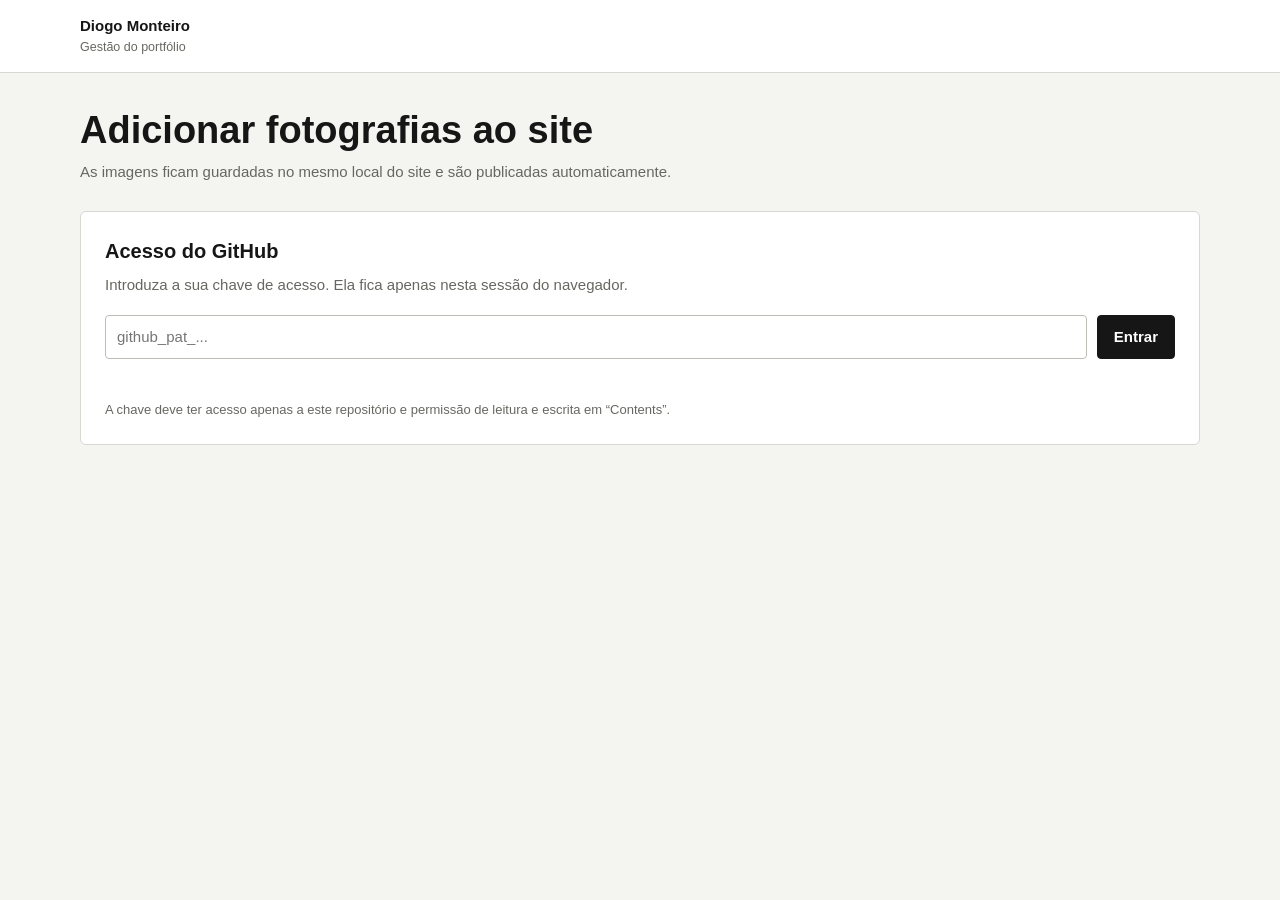
==== admin.html @ 374760c0 "Corrigir bloqueios da galeria, operacoes do admin e navegacao" ====
<!doctype html>
<html lang="pt-PT">
<head>
  <meta charset="utf-8">
  <meta name="viewport" content="width=device-width, initial-scale=1">
  <meta name="robots" content="noindex,nofollow,noarchive">
  <title>Gestão do portfólio | Diogo Monteiro</title>
  <style>
    :root {
      color-scheme: light;
      --bg: #f4f4f1;
      --surface: #ffffff;
      --text: #161616;
      --muted: #676762;
      --line: #d8d8d2;
      --accent: #125f45;
      --danger: #a52a2a;
      --radius: 6px;
    }
    * { box-sizing: border-box; }
    body {
      margin: 0;
      background: var(--bg);
      color: var(--text);
      font-family: Inter, Arial, sans-serif;
      font-size: 15px;
      line-height: 1.5;
    }
    button, input, select, textarea { font: inherit; }
    button { cursor: pointer; }
    .shell { width: min(1120px, calc(100% - 32px)); margin: 0 auto; }
    header { border-bottom: 1px solid var(--line); background: var(--surface); }
    .header-inner { min-height: 72px; display: flex; align-items: center; justify-content: space-between; gap: 20px; }
    .brand { font-weight: 700; }
    .brand small { display: block; color: var(--muted); font-weight: 400; }
    main { padding: 36px 0 64px; }
    h1, h2 { margin: 0; letter-spacing: 0; }
    h1 { font-size: clamp(26px, 4vw, 38px); line-height: 1.15; }
    h2 { font-size: 20px; }
    p { margin: 8px 0 0; color: var(--muted); }
    .intro { margin-bottom: 28px; }
    .panel { background: var(--surface); border: 1px solid var(--line); border-radius: var(--radius); padding: 24px; }
    .auth-row { display: grid; grid-template-columns: minmax(0, 1fr) auto; gap: 10px; margin-top: 18px; }
    .status { min-height: 24px; margin-top: 12px; color: var(--muted); }
    .status.success { color: var(--accent); }
    .status.error { color: var(--danger); }
    .hidden { display: none !important; }
    .workspace { display: grid; grid-template-columns: minmax(280px, 360px) minmax(0, 1fr); gap: 24px; align-items: start; }
    .section-head { display: flex; align-items: start; justify-content: space-between; gap: 16px; margin-bottom: 20px; }
    label { display: block; font-weight: 650; margin-bottom: 6px; }
    .field { margin-bottom: 16px; }
    input, select, textarea {
      width: 100%;
      color: var(--text);
      background: #fff;
      border: 1px solid #bdbdb7;
      border-radius: 4px;
      padding: 10px 11px;
      outline: none;
    }
    input:focus, select:focus, textarea:focus { border-color: var(--accent); box-shadow: 0 0 0 2px rgba(18, 95, 69, .12); }
    input[type="file"] { padding: 8px; }
    textarea { min-height: 84px; resize: vertical; }
    .help { font-size: 13px; color: var(--muted); margin-top: 5px; }
    .separator { display: flex; align-items: center; gap: 10px; margin: 16px 0; color: var(--muted); font-size: 12px; text-transform: uppercase; }
    .separator::before, .separator::after { content: ""; height: 1px; background: var(--line); flex: 1; }
    .btn {
      min-height: 42px;
      border: 1px solid var(--text);
      border-radius: 4px;
      background: var(--text);
      color: #fff;
      padding: 9px 16px;
      font-weight: 700;
    }
    .btn:hover { opacity: .86; }
    .btn:disabled { opacity: .48; cursor: wait; }
    .btn.secondary { background: transparent; color: var(--text); border-color: var(--line); }
    .btn.danger { background: transparent; color: var(--danger); border-color: #dfbaba; }
    .btn.small { min-height: 34px; padding: 6px 10px; font-size: 13px; }
    .photo-list { display: grid; gap: 12px; }
    .photo-item {
      display: grid;
      grid-template-columns: 112px minmax(0, 1fr) auto;
      gap: 14px;
      align-items: center;
      border-top: 1px solid var(--line);
      padding-top: 12px;
    }
    .photo-item:first-child { border-top: 0; padding-top: 0; }
    .photo-item img { width: 112px; height: 78px; object-fit: contain; background: #ecece8; border-radius: 3px; }
    .photo-title { font-weight: 700; overflow-wrap: anywhere; }
    .photo-meta { color: var(--muted); font-size: 13px; }
    .photo-actions { display: flex; gap: 6px; }
    .empty { padding: 26px 0; color: var(--muted); border-top: 1px solid var(--line); }
    a { color: var(--accent); }
    @media (max-width: 820px) {
      .workspace { grid-template-columns: 1fr; }
      .photo-item { grid-template-columns: 90px minmax(0, 1fr); }
      .photo-item img { width: 90px; height: 68px; }
      .photo-actions { grid-column: 1 / -1; }
    }
    @media (max-width: 520px) {
      .shell { width: min(100% - 20px, 1120px); }
      .panel { padding: 18px; }
      .auth-row { grid-template-columns: 1fr; }
      .header-inner { min-height: 64px; }
    }
  </style>
</head>
<body>
  <header>
    <div class="shell header-inner">
      <div class="brand">Diogo Monteiro <small>Gestão do portfólio</small></div>
      <button class="btn secondary small hidden" id="logout-btn" type="button">Terminar sessão</button>
    </div>
  </header>

  <main class="shell">
    <section class="intro">
      <h1>Adicionar fotografias ao site</h1>
      <p>As imagens ficam guardadas no mesmo local do site e são publicadas automaticamente.</p>
    </section>

    <section class="panel" id="auth-panel">
      <h2>Acesso do GitHub</h2>
      <p>Introduza a sua chave de acesso. Ela fica apenas nesta sessão do navegador.</p>
      <div class="auth-row">
        <input id="token" type="password" autocomplete="off" spellcheck="false" aria-label="Chave de acesso do GitHub" placeholder="github_pat_...">
        <button class="btn" id="login-btn" type="button">Entrar</button>
      </div>
      <div class="status" id="auth-status" role="status"></div>
      <p class="help">A chave deve ter acesso apenas a este repositório e permissão de leitura e escrita em “Contents”.</p>
    </section>

    <div class="workspace hidden" id="workspace">
      <section class="panel">
        <div class="section-head">
          <div><h2>Nova fotografia</h2><p>O ficheiro será reduzido para carregamento rápido.</p></div>
        </div>
        <form id="photo-form">
          <div class="field">
            <label for="photo-file">Ficheiro</label>
            <input id="photo-file" type="file" accept="image/jpeg,image/png,image/webp">
          </div>
          <div class="separator">ou</div>
          <div class="field">
            <label for="photo-url">Ligação de uma imagem</label>
            <input id="photo-url" type="url" inputmode="url" placeholder="https://...">
          </div>
          <div class="field">
            <label for="category">Modalidade</label>
            <select id="category" required>
              <option value="futebol">Futebol</option>
              <option value="futsal">Futsal</option>
              <option value="volei">Voleibol</option>
              <option value="basquetebol">Basquetebol</option>
              <option value="hoquei">Hóquei em patins</option>
              <option value="motorsport">Karting e automobilismo</option>
              <option value="atletismo">Atletismo</option>
              <option value="outros">Outra modalidade</option>
            </select>
          </div>
          <button class="btn" id="publish-btn" type="submit">Publicar fotografia</button>
          <div class="status" id="publish-status" role="status"></div>
        </form>
      </section>

      <section class="panel">
        <div class="section-head">
          <div><h2>Fotografias adicionadas</h2><p id="photo-count">0 fotografias</p></div>
          <button class="btn secondary small" id="refresh-btn" type="button">Atualizar</button>
        </div>
        <div class="photo-list" id="photo-list"></div>
      </section>
    </div>
  </main>

  <script>
    const OWNER = 'diogojmr';
    const REPO = 'diogo-monteiro-photos';
    const BRANCH = 'main';
    const DATA_PATH = 'portfolio.json';
    const API_ROOT = `https://api.github.com/repos/${OWNER}/${REPO}/contents/`;
    const labels = {
      futebol: 'Futebol',
      futsal: 'Futsal',
      volei: 'Voleibol',
      basquetebol: 'Basquetebol',
      hoquei: 'Hóquei em Patins',
      motorsport: 'Karts',
      atletismo: 'Atletismo',
      outros: 'Outras modalidades'
    };

    let token = sessionStorage.getItem('portfolio_github_token') || '';
    let dataSha = '';
    let busy = false;
    let portfolio = { version: 1, photos: [] };

    const authPanel = document.getElementById('auth-panel');
    const workspace = document.getElementById('workspace');
    const authStatus = document.getElementById('auth-status');
    const publishStatus = document.getElementById('publish-status');
    const loginButton = document.getElementById('login-btn');
    const logoutButton = document.getElementById('logout-btn');
    const tokenInput = document.getElementById('token');

    function setStatus(element, message, type = '') {
      element.textContent = message;
      element.className = `status ${type}`.trim();
    }

    function setBusy(value) {
      busy = value;
      ['publish-btn', 'refresh-btn', 'logout-btn', 'login-btn'].forEach(id => {
        document.getElementById(id).disabled = value;
      });
      document.querySelectorAll('.photo-actions button').forEach(button => { button.disabled = value; });
    }

    function encodeUtf8(value) {
      const bytes = new TextEncoder().encode(value);
      let binary = '';
      bytes.forEach(byte => { binary += String.fromCharCode(byte); });
      return btoa(binary);
    }

    function decodeUtf8(value) {
      const binary = atob(value.replace(/\n/g, ''));
      const bytes = Uint8Array.from(binary, char => char.charCodeAt(0));
      return new TextDecoder().decode(bytes);
    }

    async function github(path, options = {}) {
      const response = await fetch(`${API_ROOT}${path}`, {
        ...options,
        headers: {
          Accept: 'application/vnd.github+json',
          Authorization: `Bearer ${token}`,
          'X-GitHub-Api-Version': '2022-11-28',
          ...(options.body ? { 'Content-Type': 'application/json' } : {}),
          ...(options.headers || {})
        }
      });
      if (!response.ok) {
        let reason = `Erro ${response.status}`;
        try { reason = (await response.json()).message || reason; } catch (error) {}
        throw new Error(reason);
      }
      return response.status === 204 ? null : response.json();
    }

    async function loadPortfolio() {
      const file = await github(`${DATA_PATH}?ref=${BRANCH}&t=${Date.now()}`);
      const loaded = JSON.parse(decodeUtf8(file.content));
      if (!loaded || !Array.isArray(loaded.photos)) throw new Error('O catálogo não é válido. Atualize a página antes de publicar.');
      dataSha = file.sha;
      portfolio = loaded;
      if (!Array.isArray(portfolio.galleryOrder)) {
        portfolio.galleryOrder = portfolio.photos.map(photo => photo.src || photo.url);
      }
      renderList();
    }

    async function savePortfolio(message) {
      const uploadedSources = portfolio.photos.map(photo => photo.src || photo.url);
      const uploadedSet = new Set(uploadedSources);
      let nextPhoto = 0;
      portfolio.galleryOrder = portfolio.galleryOrder.map(src =>
        uploadedSet.has(src) ? uploadedSources[nextPhoto++] : src);
      portfolio.galleryOrder.push(...uploadedSources.slice(nextPhoto));
      const result = await github(DATA_PATH, {
        method: 'PUT',
        body: JSON.stringify({
          message,
          content: encodeUtf8(`${JSON.stringify(portfolio, null, 2)}\n`),
          sha: dataSha,
          branch: BRANCH
        })
      });
      dataSha = result.content.sha;
    }

    function fileToBase64(blob) {
      return new Promise((resolve, reject) => {
        const reader = new FileReader();
        reader.onload = () => resolve(String(reader.result).split(',')[1]);
        reader.onerror = reject;
        reader.readAsDataURL(blob);
      });
    }

    function canvasToBlob(canvas) {
      return new Promise((resolve, reject) => {
        canvas.toBlob(blob => blob ? resolve(blob) : reject(new Error('Não foi possível preparar a imagem.')), 'image/jpeg', 0.84);
      });
    }

    async function optimizeImage(file) {
      const bitmap = await createImageBitmap(file, { imageOrientation: 'from-image' });
      const maxSide = 1800;
      const scale = Math.min(1, maxSide / Math.max(bitmap.width, bitmap.height));
      const canvas = document.createElement('canvas');
      canvas.width = Math.round(bitmap.width * scale);
      canvas.height = Math.round(bitmap.height * scale);
      const context = canvas.getContext('2d', { alpha: false });
      context.fillStyle = '#ffffff';
      context.fillRect(0, 0, canvas.width, canvas.height);
      context.drawImage(bitmap, 0, 0, canvas.width, canvas.height);
      bitmap.close();
      return canvasToBlob(canvas);
    }

    function slugify(value) {
      return value.toLowerCase().normalize('NFD').replace(/[\u0300-\u036f]/g, '').replace(/[^a-z0-9]+/g, '-').replace(/^-|-$/g, '').slice(0, 48) || 'fotografia';
    }

    function automaticDescription(category) {
      const descriptions = {
        futebol: 'Fotografia de futebol por Diogo Monteiro',
        futsal: 'Fotografia de futsal por Diogo Monteiro',
        volei: 'Fotografia de voleibol por Diogo Monteiro',
        basquetebol: 'Fotografia de basquetebol por Diogo Monteiro',
        hoquei: 'Fotografia de hóquei em patins por Diogo Monteiro',
        motorsport: 'Fotografia de karting e automobilismo por Diogo Monteiro',
        atletismo: 'Fotografia de atletismo por Diogo Monteiro',
        outros: 'Fotografia de desporto por Diogo Monteiro'
      };
      return descriptions[category] || 'Fotografia de desporto por Diogo Monteiro';
    }

    async function uploadImage(file, category, description) {
      setStatus(publishStatus, 'A preparar a fotografia...');
      const optimized = await optimizeImage(file);
      const filename = `${Date.now()}-${slugify(category)}-${slugify(description)}.jpg`;
      const path = `media/portfolio/${filename}`;
      setStatus(publishStatus, 'A enviar a fotografia...');
      await github(path, {
        method: 'PUT',
        body: JSON.stringify({
          message: `Adicionar fotografia de ${labels[category] || 'desporto'}`,
          content: await fileToBase64(optimized),
          branch: BRANCH
        })
      });
      return path;
    }

    function escapeHtml(value) {
      return String(value).replace(/[&<>'"]/g, char => ({ '&': '&amp;', '<': '&lt;', '>': '&gt;', "'": '&#39;', '"': '&quot;' }[char]));
    }

    function renderList() {
      const list = document.getElementById('photo-list');
      const count = portfolio.photos.length;
      document.getElementById('photo-count').textContent = `${count} ${count === 1 ? 'fotografia' : 'fotografias'}`;
      if (!count) {
        list.innerHTML = '<div class="empty">Ainda não foram adicionadas fotografias através deste painel.</div>';
        return;
      }
      list.innerHTML = portfolio.photos.map((photo, index) => `
        <article class="photo-item">
          <img src="${escapeHtml(photo.src || photo.url)}" alt="" loading="lazy">
          <div>
            <div class="photo-title">${escapeHtml(photo.label || labels[photo.category] || 'Desporto')}</div>
          </div>
          <div class="photo-actions">
            <button class="btn secondary small" type="button" data-action="up" data-index="${index}" aria-label="Mover para cima" ${index === 0 ? 'disabled' : ''}>↑</button>
            <button class="btn secondary small" type="button" data-action="down" data-index="${index}" aria-label="Mover para baixo" ${index === count - 1 ? 'disabled' : ''}>↓</button>
            <button class="btn danger small" type="button" data-action="delete" data-index="${index}">Eliminar</button>
          </div>
        </article>
      `).join('');
    }

    async function signIn() {
      if (busy) return;
      token = tokenInput.value.trim() || token;
      if (!token) return setStatus(authStatus, 'Introduza a chave de acesso.', 'error');
      setBusy(true);
      setStatus(authStatus, 'A verificar o acesso...');
      try {
        await loadPortfolio();
        sessionStorage.setItem('portfolio_github_token', token);
        authPanel.classList.add('hidden');
        workspace.classList.remove('hidden');
        logoutButton.classList.remove('hidden');
      } catch (error) {
        sessionStorage.removeItem('portfolio_github_token');
        token = '';
        setStatus(authStatus, `Não foi possível entrar: ${error.message}`, 'error');
      } finally {
        setBusy(false);
        renderList();
      }
    }

    document.getElementById('photo-form').addEventListener('submit', async event => {
      event.preventDefault();
      if (busy) return;
      const button = document.getElementById('publish-btn');
      const file = document.getElementById('photo-file').files[0];
      let url = document.getElementById('photo-url').value.trim();
      const category = document.getElementById('category').value;
      const alt = automaticDescription(category);
      if (!file && !url) return setStatus(publishStatus, 'Escolha um ficheiro ou indique uma ligação.', 'error');
      if (!file) {
        try {
          const parsed = new URL(url);
          if (parsed.protocol !== 'https:') throw new Error();
          url = parsed.href;
        } catch {
          return setStatus(publishStatus, 'Indique uma ligação de imagem válida, começada por https://.', 'error');
        }
        if (portfolio.galleryOrder.includes(url) || portfolio.photos.some(photo => (photo.src || photo.url) === url)) {
          return setStatus(publishStatus, 'Esta fotografia já está na galeria.', 'error');
        }
      }
      setBusy(true);
      try {
        const src = file ? await uploadImage(file, category, alt) : url;
        const position = Math.floor(Math.random() * (portfolio.galleryOrder.length + 1));
        const uploadedSources = new Set(portfolio.photos.map(photo => photo.src || photo.url));
        const photoPosition = portfolio.galleryOrder.slice(0, position).filter(source => uploadedSources.has(source)).length;
        portfolio.galleryOrder.splice(position, 0, src);
        portfolio.photos.splice(photoPosition, 0, { src, category, label: labels[category], alt });
        setStatus(publishStatus, 'A atualizar o site...');
        await savePortfolio(`Atualizar portfólio: ${alt.slice(0, 60)}`);
        event.target.reset();
        renderList();
        setStatus(publishStatus, 'Fotografia publicada. Pode demorar cerca de um minuto a aparecer no site.', 'success');
      } catch (error) {
        setStatus(publishStatus, `Não foi possível publicar: ${error.message}`, 'error');
        try { await loadPortfolio(); } catch (refreshError) {}
      } finally {
        setBusy(false);
        renderList();
      }
    });

    document.getElementById('photo-list').addEventListener('click', async event => {
      const button = event.target.closest('button[data-action]');
      if (!button || busy) return;
      const index = Number(button.dataset.index);
      const action = button.dataset.action;
      if (action === 'delete' && !confirm('Eliminar esta fotografia da galeria?')) return;
      setBusy(true);
      const previous = JSON.stringify(portfolio);
      try {
        if (action === 'delete') {
          const [removed] = portfolio.photos.splice(index, 1);
          portfolio.galleryOrder = portfolio.galleryOrder.filter(src => src !== (removed.src || removed.url));
        }
        if (action === 'up' && index > 0) [portfolio.photos[index - 1], portfolio.photos[index]] = [portfolio.photos[index], portfolio.photos[index - 1]];
        if (action === 'down' && index < portfolio.photos.length - 1) [portfolio.photos[index + 1], portfolio.photos[index]] = [portfolio.photos[index], portfolio.photos[index + 1]];
        await savePortfolio(action === 'delete' ? 'Remover fotografia do portfólio' : 'Reordenar portfólio');
        renderList();
      } catch (error) {
        portfolio = JSON.parse(previous);
        renderList();
        alert(`Não foi possível atualizar: ${error.message}`);
      } finally {
        setBusy(false);
        renderList();
      }
    });

    loginButton.addEventListener('click', signIn);
    tokenInput.addEventListener('keydown', event => { if (event.key === 'Enter') signIn(); });
    document.getElementById('refresh-btn').addEventListener('click', async () => {
      if (busy) return;
      setBusy(true);
      try {
        await loadPortfolio();
        setStatus(publishStatus, 'Galeria atualizada.', 'success');
      } catch (error) {
        setStatus(publishStatus, `Não foi possível atualizar: ${error.message}`, 'error');
      } finally {
        setBusy(false);
        renderList();
      }
    });
    logoutButton.addEventListener('click', () => {
      sessionStorage.removeItem('portfolio_github_token');
      location.reload();
    });

    if (token) signIn();
  </script>
</body>
</html>
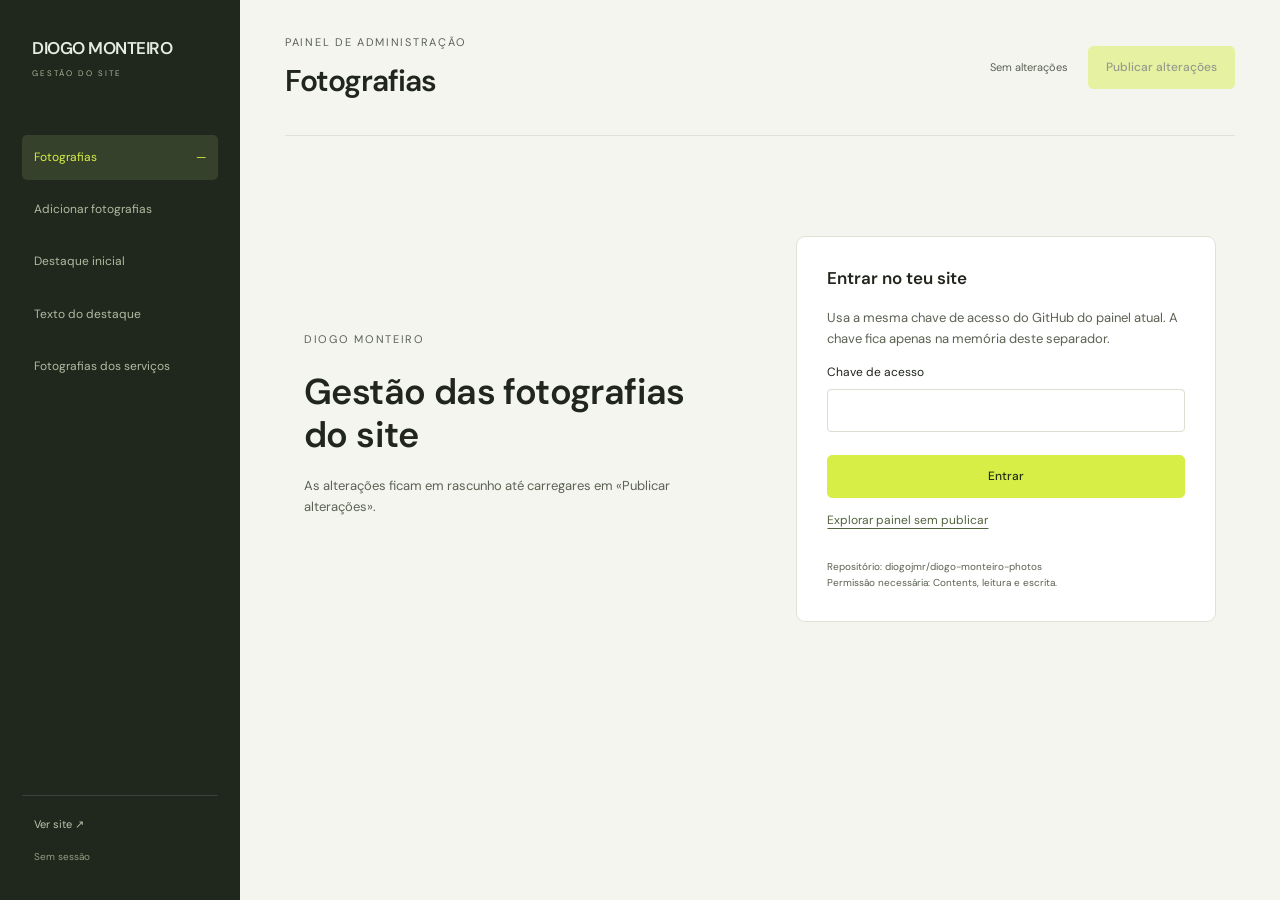
==== commit c2da2ce9: "Revisão do site: design, fotografias locais, painel, SEO, textos e segurança Co-Authored-By: Claude " ====
--- a/admin.html
+++ b/admin.html
@@ -1,492 +1,17 @@
-<!doctype html>
-<html lang="pt-PT">
-<head>
-  <meta charset="utf-8">
-  <meta name="viewport" content="width=device-width, initial-scale=1">
-  <meta name="robots" content="noindex,nofollow,noarchive">
-  <title>Gestão do portfólio | Diogo Monteiro</title>
-  <style>
-    :root {
-      color-scheme: light;
-      --bg: #f4f4f1;
-      --surface: #ffffff;
-      --text: #161616;
-      --muted: #676762;
-      --line: #d8d8d2;
-      --accent: #125f45;
-      --danger: #a52a2a;
-      --radius: 6px;
-    }
-    * { box-sizing: border-box; }
-    body {
-      margin: 0;
-      background: var(--bg);
-      color: var(--text);
-      font-family: Inter, Arial, sans-serif;
-      font-size: 15px;
-      line-height: 1.5;
-    }
-    button, input, select, textarea { font: inherit; }
-    button { cursor: pointer; }
-    .shell { width: min(1120px, calc(100% - 32px)); margin: 0 auto; }
-    header { border-bottom: 1px solid var(--line); background: var(--surface); }
-    .header-inner { min-height: 72px; display: flex; align-items: center; justify-content: space-between; gap: 20px; }
-    .brand { font-weight: 700; }
-    .brand small { display: block; color: var(--muted); font-weight: 400; }
-    main { padding: 36px 0 64px; }
-    h1, h2 { margin: 0; letter-spacing: 0; }
-    h1 { font-size: clamp(26px, 4vw, 38px); line-height: 1.15; }
-    h2 { font-size: 20px; }
-    p { margin: 8px 0 0; color: var(--muted); }
-    .intro { margin-bottom: 28px; }
-    .panel { background: var(--surface); border: 1px solid var(--line); border-radius: var(--radius); padding: 24px; }
-    .auth-row { display: grid; grid-template-columns: minmax(0, 1fr) auto; gap: 10px; margin-top: 18px; }
-    .status { min-height: 24px; margin-top: 12px; color: var(--muted); }
-    .status.success { color: var(--accent); }
-    .status.error { color: var(--danger); }
-    .hidden { display: none !important; }
-    .workspace { display: grid; grid-template-columns: minmax(280px, 360px) minmax(0, 1fr); gap: 24px; align-items: start; }
-    .section-head { display: flex; align-items: start; justify-content: space-between; gap: 16px; margin-bottom: 20px; }
-    label { display: block; font-weight: 650; margin-bottom: 6px; }
-    .field { margin-bottom: 16px; }
-    input, select, textarea {
-      width: 100%;
-      color: var(--text);
-      background: #fff;
-      border: 1px solid #bdbdb7;
-      border-radius: 4px;
-      padding: 10px 11px;
-      outline: none;
-    }
-    input:focus, select:focus, textarea:focus { border-color: var(--accent); box-shadow: 0 0 0 2px rgba(18, 95, 69, .12); }
-    input[type="file"] { padding: 8px; }
-    textarea { min-height: 84px; resize: vertical; }
-    .help { font-size: 13px; color: var(--muted); margin-top: 5px; }
-    .separator { display: flex; align-items: center; gap: 10px; margin: 16px 0; color: var(--muted); font-size: 12px; text-transform: uppercase; }
-    .separator::before, .separator::after { content: ""; height: 1px; background: var(--line); flex: 1; }
-    .btn {
-      min-height: 42px;
-      border: 1px solid var(--text);
-      border-radius: 4px;
-      background: var(--text);
-      color: #fff;
-      padding: 9px 16px;
-      font-weight: 700;
-    }
-    .btn:hover { opacity: .86; }
-    .btn:disabled { opacity: .48; cursor: wait; }
-    .btn.secondary { background: transparent; color: var(--text); border-color: var(--line); }
-    .btn.danger { background: transparent; color: var(--danger); border-color: #dfbaba; }
-    .btn.small { min-height: 34px; padding: 6px 10px; font-size: 13px; }
-    .photo-list { display: grid; gap: 12px; }
-    .photo-item {
-      display: grid;
-      grid-template-columns: 112px minmax(0, 1fr) auto;
-      gap: 14px;
-      align-items: center;
-      border-top: 1px solid var(--line);
-      padding-top: 12px;
-    }
-    .photo-item:first-child { border-top: 0; padding-top: 0; }
-    .photo-item img { width: 112px; height: 78px; object-fit: contain; background: #ecece8; border-radius: 3px; }
-    .photo-title { font-weight: 700; overflow-wrap: anywhere; }
-    .photo-meta { color: var(--muted); font-size: 13px; }
-    .photo-actions { display: flex; gap: 6px; }
-    .empty { padding: 26px 0; color: var(--muted); border-top: 1px solid var(--line); }
-    a { color: var(--accent); }
-    @media (max-width: 820px) {
-      .workspace { grid-template-columns: 1fr; }
-      .photo-item { grid-template-columns: 90px minmax(0, 1fr); }
-      .photo-item img { width: 90px; height: 68px; }
-      .photo-actions { grid-column: 1 / -1; }
-    }
-    @media (max-width: 520px) {
-      .shell { width: min(100% - 20px, 1120px); }
-      .panel { padding: 18px; }
-      .auth-row { grid-template-columns: 1fr; }
-      .header-inner { min-height: 64px; }
-    }
-  </style>
-</head>
-<body>
-  <header>
-    <div class="shell header-inner">
-      <div class="brand">Diogo Monteiro <small>Gestão do portfólio</small></div>
-      <button class="btn secondary small hidden" id="logout-btn" type="button">Terminar sessão</button>
-    </div>
-  </header>
-
-  <main class="shell">
-    <section class="intro">
-      <h1>Adicionar fotografias ao site</h1>
-      <p>As imagens ficam guardadas no mesmo local do site e são publicadas automaticamente.</p>
-    </section>
-
-    <section class="panel" id="auth-panel">
-      <h2>Acesso do GitHub</h2>
-      <p>Introduza a sua chave de acesso. Ela fica apenas nesta sessão do navegador.</p>
-      <div class="auth-row">
-        <input id="token" type="password" autocomplete="off" spellcheck="false" aria-label="Chave de acesso do GitHub" placeholder="github_pat_...">
-        <button class="btn" id="login-btn" type="button">Entrar</button>
-      </div>
-      <div class="status" id="auth-status" role="status"></div>
-      <p class="help">A chave deve ter acesso apenas a este repositório e permissão de leitura e escrita em “Contents”.</p>
-    </section>
-
-    <div class="workspace hidden" id="workspace">
-      <section class="panel">
-        <div class="section-head">
-          <div><h2>Nova fotografia</h2><p>O ficheiro será reduzido para carregamento rápido.</p></div>
-        </div>
-        <form id="photo-form">
-          <div class="field">
-            <label for="photo-file">Ficheiro</label>
-            <input id="photo-file" type="file" accept="image/jpeg,image/png,image/webp">
-          </div>
-          <div class="separator">ou</div>
-          <div class="field">
-            <label for="photo-url">Ligação de uma imagem</label>
-            <input id="photo-url" type="url" inputmode="url" placeholder="https://...">
-          </div>
-          <div class="field">
-            <label for="category">Modalidade</label>
-            <select id="category" required>
-              <option value="futebol">Futebol</option>
-              <option value="futsal">Futsal</option>
-              <option value="volei">Voleibol</option>
-              <option value="basquetebol">Basquetebol</option>
-              <option value="hoquei">Hóquei em patins</option>
-              <option value="motorsport">Karting e automobilismo</option>
-              <option value="atletismo">Atletismo</option>
-              <option value="outros">Outra modalidade</option>
-            </select>
-          </div>
-          <button class="btn" id="publish-btn" type="submit">Publicar fotografia</button>
-          <div class="status" id="publish-status" role="status"></div>
-        </form>
-      </section>
-
-      <section class="panel">
-        <div class="section-head">
-          <div><h2>Fotografias adicionadas</h2><p id="photo-count">0 fotografias</p></div>
-          <button class="btn secondary small" id="refresh-btn" type="button">Atualizar</button>
-        </div>
-        <div class="photo-list" id="photo-list"></div>
-      </section>
-    </div>
-  </main>
-
-  <script>
-    const OWNER = 'diogojmr';
-    const REPO = 'diogo-monteiro-photos';
-    const BRANCH = 'main';
-    const DATA_PATH = 'portfolio.json';
-    const API_ROOT = `https://api.github.com/repos/${OWNER}/${REPO}/contents/`;
-    const labels = {
-      futebol: 'Futebol',
-      futsal: 'Futsal',
-      volei: 'Voleibol',
-      basquetebol: 'Basquetebol',
-      hoquei: 'Hóquei em Patins',
-      motorsport: 'Karts',
-      atletismo: 'Atletismo',
-      outros: 'Outras modalidades'
-    };
-
-    let token = sessionStorage.getItem('portfolio_github_token') || '';
-    let dataSha = '';
-    let busy = false;
-    let portfolio = { version: 1, photos: [] };
-
-    const authPanel = document.getElementById('auth-panel');
-    const workspace = document.getElementById('workspace');
-    const authStatus = document.getElementById('auth-status');
-    const publishStatus = document.getElementById('publish-status');
-    const loginButton = document.getElementById('login-btn');
-    const logoutButton = document.getElementById('logout-btn');
-    const tokenInput = document.getElementById('token');
-
-    function setStatus(element, message, type = '') {
-      element.textContent = message;
-      element.className = `status ${type}`.trim();
-    }
-
-    function setBusy(value) {
-      busy = value;
-      ['publish-btn', 'refresh-btn', 'logout-btn', 'login-btn'].forEach(id => {
-        document.getElementById(id).disabled = value;
-      });
-      document.querySelectorAll('.photo-actions button').forEach(button => { button.disabled = value; });
-    }
-
-    function encodeUtf8(value) {
-      const bytes = new TextEncoder().encode(value);
-      let binary = '';
-      bytes.forEach(byte => { binary += String.fromCharCode(byte); });
-      return btoa(binary);
-    }
-
-    function decodeUtf8(value) {
-      const binary = atob(value.replace(/\n/g, ''));
-      const bytes = Uint8Array.from(binary, char => char.charCodeAt(0));
-      return new TextDecoder().decode(bytes);
-    }
-
-    async function github(path, options = {}) {
-      const response = await fetch(`${API_ROOT}${path}`, {
-        ...options,
-        headers: {
-          Accept: 'application/vnd.github+json',
-          Authorization: `Bearer ${token}`,
-          'X-GitHub-Api-Version': '2022-11-28',
-          ...(options.body ? { 'Content-Type': 'application/json' } : {}),
-          ...(options.headers || {})
-        }
-      });
-      if (!response.ok) {
-        let reason = `Erro ${response.status}`;
-        try { reason = (await response.json()).message || reason; } catch (error) {}
-        throw new Error(reason);
-      }
-      return response.status === 204 ? null : response.json();
-    }
-
-    async function loadPortfolio() {
-      const file = await github(`${DATA_PATH}?ref=${BRANCH}&t=${Date.now()}`);
-      const loaded = JSON.parse(decodeUtf8(file.content));
-      if (!loaded || !Array.isArray(loaded.photos)) throw new Error('O catálogo não é válido. Atualize a página antes de publicar.');
-      dataSha = file.sha;
-      portfolio = loaded;
-      if (!Array.isArray(portfolio.galleryOrder)) {
-        portfolio.galleryOrder = portfolio.photos.map(photo => photo.src || photo.url);
-      }
-      renderList();
-    }
-
-    async function savePortfolio(message) {
-      const uploadedSources = portfolio.photos.map(photo => photo.src || photo.url);
-      const uploadedSet = new Set(uploadedSources);
-      let nextPhoto = 0;
-      portfolio.galleryOrder = portfolio.galleryOrder.map(src =>
-        uploadedSet.has(src) ? uploadedSources[nextPhoto++] : src);
-      portfolio.galleryOrder.push(...uploadedSources.slice(nextPhoto));
-      const result = await github(DATA_PATH, {
-        method: 'PUT',
-        body: JSON.stringify({
-          message,
-          content: encodeUtf8(`${JSON.stringify(portfolio, null, 2)}\n`),
-          sha: dataSha,
-          branch: BRANCH
-        })
-      });
-      dataSha = result.content.sha;
-    }
-
-    function fileToBase64(blob) {
-      return new Promise((resolve, reject) => {
-        const reader = new FileReader();
-        reader.onload = () => resolve(String(reader.result).split(',')[1]);
-        reader.onerror = reject;
-        reader.readAsDataURL(blob);
-      });
-    }
-
-    function canvasToBlob(canvas) {
-      return new Promise((resolve, reject) => {
-        canvas.toBlob(blob => blob ? resolve(blob) : reject(new Error('Não foi possível preparar a imagem.')), 'image/jpeg', 0.84);
-      });
-    }
-
-    async function optimizeImage(file) {
-      const bitmap = await createImageBitmap(file, { imageOrientation: 'from-image' });
-      const maxSide = 1800;
-      const scale = Math.min(1, maxSide / Math.max(bitmap.width, bitmap.height));
-      const canvas = document.createElement('canvas');
-      canvas.width = Math.round(bitmap.width * scale);
-      canvas.height = Math.round(bitmap.height * scale);
-      const context = canvas.getContext('2d', { alpha: false });
-      context.fillStyle = '#ffffff';
-      context.fillRect(0, 0, canvas.width, canvas.height);
-      context.drawImage(bitmap, 0, 0, canvas.width, canvas.height);
-      bitmap.close();
-      return canvasToBlob(canvas);
-    }
-
-    function slugify(value) {
-      return value.toLowerCase().normalize('NFD').replace(/[\u0300-\u036f]/g, '').replace(/[^a-z0-9]+/g, '-').replace(/^-|-$/g, '').slice(0, 48) || 'fotografia';
-    }
-
-    function automaticDescription(category) {
-      const descriptions = {
-        futebol: 'Fotografia de futebol por Diogo Monteiro',
-        futsal: 'Fotografia de futsal por Diogo Monteiro',
-        volei: 'Fotografia de voleibol por Diogo Monteiro',
-        basquetebol: 'Fotografia de basquetebol por Diogo Monteiro',
-        hoquei: 'Fotografia de hóquei em patins por Diogo Monteiro',
-        motorsport: 'Fotografia de karting e automobilismo por Diogo Monteiro',
-        atletismo: 'Fotografia de atletismo por Diogo Monteiro',
-        outros: 'Fotografia de desporto por Diogo Monteiro'
-      };
-      return descriptions[category] || 'Fotografia de desporto por Diogo Monteiro';
-    }
-
-    async function uploadImage(file, category, description) {
-      setStatus(publishStatus, 'A preparar a fotografia...');
-      const optimized = await optimizeImage(file);
-      const filename = `${Date.now()}-${slugify(category)}-${slugify(description)}.jpg`;
-      const path = `media/portfolio/${filename}`;
-      setStatus(publishStatus, 'A enviar a fotografia...');
-      await github(path, {
-        method: 'PUT',
-        body: JSON.stringify({
-          message: `Adicionar fotografia de ${labels[category] || 'desporto'}`,
-          content: await fileToBase64(optimized),
-          branch: BRANCH
-        })
-      });
-      return path;
-    }
-
-    function escapeHtml(value) {
-      return String(value).replace(/[&<>'"]/g, char => ({ '&': '&amp;', '<': '&lt;', '>': '&gt;', "'": '&#39;', '"': '&quot;' }[char]));
-    }
-
-    function renderList() {
-      const list = document.getElementById('photo-list');
-      const count = portfolio.photos.length;
-      document.getElementById('photo-count').textContent = `${count} ${count === 1 ? 'fotografia' : 'fotografias'}`;
-      if (!count) {
-        list.innerHTML = '<div class="empty">Ainda não foram adicionadas fotografias através deste painel.</div>';
-        return;
-      }
-      list.innerHTML = portfolio.photos.map((photo, index) => `
-        <article class="photo-item">
-          <img src="${escapeHtml(photo.src || photo.url)}" alt="" loading="lazy">
-          <div>
-            <div class="photo-title">${escapeHtml(photo.label || labels[photo.category] || 'Desporto')}</div>
-          </div>
-          <div class="photo-actions">
-            <button class="btn secondary small" type="button" data-action="up" data-index="${index}" aria-label="Mover para cima" ${index === 0 ? 'disabled' : ''}>↑</button>
-            <button class="btn secondary small" type="button" data-action="down" data-index="${index}" aria-label="Mover para baixo" ${index === count - 1 ? 'disabled' : ''}>↓</button>
-            <button class="btn danger small" type="button" data-action="delete" data-index="${index}">Eliminar</button>
-          </div>
-        </article>
-      `).join('');
-    }
-
-    async function signIn() {
-      if (busy) return;
-      token = tokenInput.value.trim() || token;
-      if (!token) return setStatus(authStatus, 'Introduza a chave de acesso.', 'error');
-      setBusy(true);
-      setStatus(authStatus, 'A verificar o acesso...');
-      try {
-        await loadPortfolio();
-        sessionStorage.setItem('portfolio_github_token', token);
-        authPanel.classList.add('hidden');
-        workspace.classList.remove('hidden');
-        logoutButton.classList.remove('hidden');
-      } catch (error) {
-        sessionStorage.removeItem('portfolio_github_token');
-        token = '';
-        setStatus(authStatus, `Não foi possível entrar: ${error.message}`, 'error');
-      } finally {
-        setBusy(false);
-        renderList();
-      }
-    }
-
-    document.getElementById('photo-form').addEventListener('submit', async event => {
-      event.preventDefault();
-      if (busy) return;
-      const button = document.getElementById('publish-btn');
-      const file = document.getElementById('photo-file').files[0];
-      let url = document.getElementById('photo-url').value.trim();
-      const category = document.getElementById('category').value;
-      const alt = automaticDescription(category);
-      if (!file && !url) return setStatus(publishStatus, 'Escolha um ficheiro ou indique uma ligação.', 'error');
-      if (!file) {
-        try {
-          const parsed = new URL(url);
-          if (parsed.protocol !== 'https:') throw new Error();
-          url = parsed.href;
-        } catch {
-          return setStatus(publishStatus, 'Indique uma ligação de imagem válida, começada por https://.', 'error');
-        }
-        if (portfolio.galleryOrder.includes(url) || portfolio.photos.some(photo => (photo.src || photo.url) === url)) {
-          return setStatus(publishStatus, 'Esta fotografia já está na galeria.', 'error');
-        }
-      }
-      setBusy(true);
-      try {
-        const src = file ? await uploadImage(file, category, alt) : url;
-        const position = Math.floor(Math.random() * (portfolio.galleryOrder.length + 1));
-        const uploadedSources = new Set(portfolio.photos.map(photo => photo.src || photo.url));
-        const photoPosition = portfolio.galleryOrder.slice(0, position).filter(source => uploadedSources.has(source)).length;
-        portfolio.galleryOrder.splice(position, 0, src);
-        portfolio.photos.splice(photoPosition, 0, { src, category, label: labels[category], alt });
-        setStatus(publishStatus, 'A atualizar o site...');
-        await savePortfolio(`Atualizar portfólio: ${alt.slice(0, 60)}`);
-        event.target.reset();
-        renderList();
-        setStatus(publishStatus, 'Fotografia publicada. Pode demorar cerca de um minuto a aparecer no site.', 'success');
-      } catch (error) {
-        setStatus(publishStatus, `Não foi possível publicar: ${error.message}`, 'error');
-        try { await loadPortfolio(); } catch (refreshError) {}
-      } finally {
-        setBusy(false);
-        renderList();
-      }
-    });
-
-    document.getElementById('photo-list').addEventListener('click', async event => {
-      const button = event.target.closest('button[data-action]');
-      if (!button || busy) return;
-      const index = Number(button.dataset.index);
-      const action = button.dataset.action;
-      if (action === 'delete' && !confirm('Eliminar esta fotografia da galeria?')) return;
-      setBusy(true);
-      const previous = JSON.stringify(portfolio);
-      try {
-        if (action === 'delete') {
-          const [removed] = portfolio.photos.splice(index, 1);
-          portfolio.galleryOrder = portfolio.galleryOrder.filter(src => src !== (removed.src || removed.url));
-        }
-        if (action === 'up' && index > 0) [portfolio.photos[index - 1], portfolio.photos[index]] = [portfolio.photos[index], portfolio.photos[index - 1]];
-        if (action === 'down' && index < portfolio.photos.length - 1) [portfolio.photos[index + 1], portfolio.photos[index]] = [portfolio.photos[index], portfolio.photos[index + 1]];
-        await savePortfolio(action === 'delete' ? 'Remover fotografia do portfólio' : 'Reordenar portfólio');
-        renderList();
-      } catch (error) {
-        portfolio = JSON.parse(previous);
-        renderList();
-        alert(`Não foi possível atualizar: ${error.message}`);
-      } finally {
-        setBusy(false);
-        renderList();
-      }
-    });
-
-    loginButton.addEventListener('click', signIn);
-    tokenInput.addEventListener('keydown', event => { if (event.key === 'Enter') signIn(); });
-    document.getElementById('refresh-btn').addEventListener('click', async () => {
-      if (busy) return;
-      setBusy(true);
-      try {
-        await loadPortfolio();
-        setStatus(publishStatus, 'Galeria atualizada.', 'success');
-      } catch (error) {
-        setStatus(publishStatus, `Não foi possível atualizar: ${error.message}`, 'error');
-      } finally {
-        setBusy(false);
-        renderList();
-      }
-    });
-    logoutButton.addEventListener('click', () => {
-      sessionStorage.removeItem('portfolio_github_token');
-      location.reload();
-    });
-
-    if (token) signIn();
-  </script>
-</body>
-</html>
+<!doctype html><html lang="pt-PT"><head><meta charset="utf-8"><meta name="viewport" content="width=device-width,initial-scale=1"><meta name="robots" content="noindex,nofollow">
+<meta http-equiv="Content-Security-Policy" content="default-src 'self'; script-src 'self'; style-src 'self' 'unsafe-inline'; img-src 'self' data: blob: https://res.cloudinary.com; connect-src 'self' https://api.github.com; font-src 'self'; object-src 'none'; base-uri 'none'; form-action 'none'">
+<meta name="referrer" content="no-referrer">
+<title>Administração — Diogo Monteiro</title><link rel="stylesheet" href="admin-assets/admin.css?v=264ca55b22"></head><body>
+<aside class="sidebar"><a class="brand" href="index.html">DIOGO MONTEIRO<small>GESTÃO DO SITE</small></a><nav aria-label="Administração"><button class="current" data-tab="gallery">Fotografias <span id="nav-count">—</span></button><button data-tab="upload">Adicionar fotografias</button><button data-tab="hero">Destaque inicial</button><button data-tab="content">Texto do destaque</button><button data-tab="services">Fotografias dos serviços</button></nav><div class="sidebar-bottom"><a href="index.html" target="_blank" rel="noopener">Ver site ↗</a><button id="logout" hidden>Terminar sessão</button><span id="mode">Sem sessão</span></div></aside>
+<main><header class="topbar"><div><span class="eyebrow">PAINEL DE ADMINISTRAÇÃO</span><h1 id="page-title">Fotografias</h1></div><div class="top-actions"><span id="draft-state">Sem alterações</span><button class="button primary" id="publish" disabled>Publicar alterações</button></div></header>
+<div id="notice" role="status" aria-live="polite"></div>
+<section id="login" class="auth"><div><span class="eyebrow">DIOGO MONTEIRO</span><h2>Gestão das fotografias<br>do site</h2><p>As alterações ficam em rascunho até carregares em «Publicar alterações».</p></div><div class="auth-card"><h3>Entrar no teu site</h3><p>Usa a mesma chave de acesso do GitHub do painel atual. A chave fica apenas na memória deste separador.</p><form id="login-form"><label>Chave de acesso<input type="password" id="token" autocomplete="off" spellcheck="false" required></label><button class="button primary" type="submit">Entrar</button></form><button id="demo" class="text-button">Explorar painel sem publicar</button><small>Repositório: diogojmr/diogo-monteiro-photos<br>Permissão necessária: Contents, leitura e escrita.</small></div></section>
+<div id="workspace" hidden>
+<section id="tab-gallery" class="tab"><div class="stats"><div><strong id="total">0</strong><span>fotografias</span></div><div><strong id="visible">0</strong><span>visíveis na galeria</span></div><div><strong id="hero-count">0</strong><span>no destaque</span></div></div><div class="section-head"><div><h2>A tua galeria</h2><p>Arrasta as fotografias para mudar a ordem, ou usa as setas de cada cartão.</p></div><button class="button" data-tab="upload">Adicionar fotografias +</button></div><div class="toolbar"><input id="search" type="search" placeholder="Procurar por descrição ou modalidade" aria-label="Procurar fotografias"><select id="filter-category" aria-label="Filtrar modalidade"><option value="all">Todas as modalidades</option></select><select id="filter-visibility" aria-label="Filtrar visibilidade"><option value="all">Todas as fotografias</option><option value="visible">Visíveis</option><option value="hidden">Ocultas</option></select></div><div class="bulk"><label><input type="checkbox" id="select-all"> Selecionar resultados</label><span id="selected-count">0 selecionadas</span><button id="bulk-hero">Adicionar ao destaque</button><button id="bulk-hide">Ocultar</button><button id="bulk-show">Mostrar</button></div><div id="gallery" class="photo-grid"></div><p id="empty" hidden>Não há fotografias para estes filtros.</p><div class="utility"><button id="export" class="text-button">Guardar cópia do catálogo</button><button id="reload" class="text-button">Recarregar versão guardada</button></div></section>
+<section id="tab-upload" class="tab" hidden><div class="section-head"><div><h2>Adicionar fotografias</h2><p>Seleciona vários ficheiros ou arrasta-os para esta área.</p></div></div><label class="drop" id="drop"><span class="drop-icon">+</span><strong>Arrasta as fotografias para aqui</strong><span>ou clica para escolher vários ficheiros</span><small>JPEG, PNG ou WebP · até 20 MB por ficheiro · até 50 por lote</small><input id="files" type="file" accept="image/jpeg,image/png,image/webp" multiple></label><div class="upload-options"><label>Modalidade do lote<select id="upload-category"></select></label><label>Adicionar a<select id="upload-target"><option value="gallery">Galeria</option><option value="both">Galeria e destaque inicial</option><option value="hero">Só destaque inicial</option><option value="outside">Fora do portfólio (para usar nos serviços)</option></select></label><button id="prepare" class="button primary" disabled>Preparar fotografias</button></div><p id="queue-status" role="status"></p><div id="queue" class="queue"></div><div class="url-add"><h3>Ou usar uma ligação de imagem</h3><form id="url-form"><input type="url" id="photo-url" placeholder="https://..." aria-label="Ligação da fotografia" required><button class="button">Adicionar ligação</button></form></div><p class="help">As imagens são preparadas para o site. Os originais no teu computador não são alterados. As novas fotografias entram no fim da galeria; podes reordená-las.</p></section>
+<section id="tab-hero" class="tab" hidden><div class="section-head"><div><h2>Imagens do destaque</h2><p>Escolhe as imagens, a ordem e o enquadramento do destaque inicial.</p></div><button class="button" data-tab="gallery">Escolher na galeria</button></div><div class="hero-layout"><div><div id="hero-list" class="hero-list"></div><div class="hero-settings"><label class="check"><input type="checkbox" id="hero-autoplay"> Mudar as fotografias automaticamente</label><label>Intervalo entre fotografias<select id="hero-interval"><option value="4">4 segundos</option><option value="6">6 segundos</option><option value="8">8 segundos</option><option value="10">10 segundos</option><option value="15">15 segundos</option><option value="20">20 segundos</option></select></label></div></div><div class="preview-wrap"><div class="hero-preview" id="hero-preview"><img id="hero-preview-img" alt="Pré-visualização do destaque"><div class="preview-shade"></div><div id="preview-heading"></div><span class="preview-cta">Pedir orçamento ↗</span></div><p>Pré-visualização aproximada. O recorte depende do tamanho do ecrã.</p></div></div></section>
+<section id="tab-services" class="tab" hidden><div class="section-head"><div><h2>Fotografias dos serviços</h2><p>As três fotografias dos cartões «Karting», «Hóquei em patins» e «Futsal». Para não repetirem o portfólio, carrega fotografias com a opção «Fora do portfólio» e escolhe-as aqui.</p></div></div><div id="services-list" class="services-list"></div></section><dialog id="service-picker" aria-labelledby="picker-title"><form method="dialog" class="picker"><div class="picker-head"><h2 id="picker-title">Escolher fotografia</h2><label class="check"><input type="checkbox" id="picker-outside"> Só fotografias fora do portfólio</label><button value="cancel" class="button">Fechar</button></div><div id="picker-grid" class="picker-grid"></div></form></dialog><section id="tab-content" class="tab" hidden><div class="section-head"><div><h2>Texto do destaque</h2><p>O título principal da página é sempre o teu nome. Aqui alteras a linha que aparece por baixo.</p></div></div><div class="content-grid"><fieldset><legend>Português</legend><label>Linha por baixo do nome<input id="tagline-pt" maxlength="90" required></label></fieldset><fieldset><legend>Español</legend><label>Línea debajo del nombre<input id="tagline-es" maxlength="90" required></label></fieldset></div><p class="help">Uma frase curta e concreta. O formulário, os contactos e os metadados de SEO não são alterados por este painel.</p></section>
+</div></main>
+<dialog id="edit-dialog"><form id="edit-form"><div class="dialog-head"><h2>Editar fotografia</h2><button type="button" data-close aria-label="Fechar">×</button></div><img id="edit-preview" alt="Fotografia a editar"><label>Modalidade<select id="edit-category"></select></label><label>Descrição da imagem<textarea id="edit-alt" rows="3" maxlength="400" required></textarea></label><label>Descrição em espanhol (opcional)<textarea id="edit-alt-es" rows="2" maxlength="400"></textarea></label><small>Descreve o que está na fotografia. Esta descrição ajuda a acessibilidade e a pesquisa.</small><div class="dialog-actions"><button type="button" class="button" data-close>Cancelar</button><button class="button primary">Guardar no rascunho</button></div></form></dialog>
+<dialog id="publish-dialog"><div class="dialog-head"><h2>Publicar alterações</h2><button data-close aria-label="Fechar">×</button></div><p id="publish-summary"></p><p>O site recebe a galeria e o destaque em conjunto. A atualização pode demorar alguns minutos a ficar visível.</p><div class="dialog-actions"><button class="button" data-close>Continuar a editar</button><button class="button primary" id="confirm-publish">Publicar no site</button></div></dialog>
+<script type="module" src="admin-assets/admin.mjs?v=bde3c83afa"></script></body></html>
--- a/admin-assets/admin.css
+++ b/admin-assets/admin.css
@@ -0,0 +1,28 @@
+/* Fontes alojadas no próprio site (antes: Google Fonts via @import, que bloqueava o CSS e enviava o IP à Google). 700 usa o ficheiro 600. */
+@font-face{font-family:'DM Sans';font-weight:400;font-display:swap;src:url(../assets/fonts/dm-sans-latin-400-normal.woff2) format('woff2')}
+@font-face{font-family:'DM Sans';font-weight:500;font-display:swap;src:url(../assets/fonts/dm-sans-latin-500-normal.woff2) format('woff2')}
+@font-face{font-family:'DM Sans';font-weight:600 700;font-display:swap;src:url(../assets/fonts/dm-sans-latin-600-normal.woff2) format('woff2')}
+:root{--bg:#f5f5f0;--ink:#20251d;--muted:#5b6253;--line:#dfe3d7;--lime:#d6ee46;--dark:#20271d}*{box-sizing:border-box}body{margin:0;background:var(--bg);color:var(--ink);font:14px/1.6 'DM Sans',sans-serif}button,input,textarea,select{font:inherit}button,a,input,select,textarea,summary{-webkit-tap-highlight-color:transparent}button{cursor:pointer}button:disabled{opacity:.45;cursor:not-allowed}button:focus-visible,a:focus-visible,input:focus-visible,select:focus-visible,textarea:focus-visible{outline:2px solid #849c21;outline-offset:3px}a{color:inherit}h1,h2,h3,p{margin-top:0}h1{font-size:30px;letter-spacing:-1px;margin:5px 0 0}h2{font-size:24px;letter-spacing:-.6px;line-height:1.3;margin-bottom:10px}h3{font-size:17px;line-height:1.4}.eyebrow{font-size:11px;letter-spacing:1.7px;color:var(--muted)}.sidebar{position:fixed;left:0;top:0;bottom:0;width:240px;background:var(--dark);color:#e7ecde;padding:35px 22px;display:flex;flex-direction:column}.brand{text-decoration:none;font-weight:700;font-size:17px;letter-spacing:-.5px;padding:0 10px}.brand small{display:block;font-size:8px;font-weight:400;letter-spacing:2px;color:#aab79a;margin-top:5px}.sidebar nav{display:grid;gap:7px;margin-top:55px}.sidebar nav button{background:none;color:#aebca1;border:0;text-align:left;padding:13px 12px;border-radius:5px;font-size:12px;display:flex;justify-content:space-between}.sidebar nav button.current{background:#35412a;color:var(--lime)}.sidebar nav button:hover{background:#303c26}.sidebar-bottom{margin-top:auto;padding:20px 12px 0;border-top:1px solid #ffffff20;display:grid;gap:15px;font-size:11px;color:#bac6ae}.sidebar-bottom a{text-decoration:none}.sidebar-bottom button{border:0;background:none;color:inherit;padding:0;text-align:left}.sidebar-bottom span{font-size:10px;color:#8f9e81}main{margin-left:240px;padding:0 45px 55px;max-width:1900px}.topbar{padding:30px 0;display:flex;justify-content:space-between;align-items:center;gap:20px;border-bottom:1px solid var(--line);margin-bottom:30px}.top-actions{display:flex;align-items:center;gap:20px}.top-actions>span{font-size:11px;color:var(--muted)}.button{border:1px solid #ccd4c1;background:white;border-radius:5px;padding:11px 17px;font-size:12px;font-weight:500;display:inline-flex;gap:10px;align-items:center;justify-content:center;color:var(--ink)}.button.primary{border-color:var(--lime);background:var(--lime);color:#263114}.button:hover{filter:brightness(.97)}.text-button{background:none;border:0;padding:8px 0;color:#53623e;text-decoration:underline;text-underline-offset:4px;font-size:12px}#notice{padding:0}#notice:not(:empty){padding:14px 18px;margin:0 0 25px;background:#e9eedf;border-left:3px solid #879c4a;font-size:12px;overflow-wrap:anywhere}#notice.error{background:#fff0e9;border-color:#b05a35}#notice.success{background:#e8f3da;border-color:#6c8c38}.auth{display:grid;grid-template-columns:1fr 1fr;gap:8%;padding:70px 2%;align-items:center}.auth h2{font-size:36px;line-height:1.2;margin:20px 0}.auth p{color:var(--muted);font-size:13px}.auth-card{background:white;border:1px solid var(--line);padding:30px;border-radius:9px}.auth-card .button{width:100%;margin:5px 0}.auth-card small{display:block;font-size:10px;color:var(--muted);margin-top:20px}label{display:block;font-size:12px}input:not([type=checkbox]):not([type=range]),select,textarea{width:100%;background:white;border:1px solid #d9dfd1;border-radius:4px;padding:11px 12px;color:var(--ink);min-width:0}label>input,label>select,label>textarea{margin-top:7px;margin-bottom:18px}input[type=checkbox]{accent-color:#6d8228}.stats{display:grid;grid-template-columns:repeat(3,1fr);gap:20px;margin:0 0 35px}.stats>div{background:white;border:1px solid var(--line);padding:20px 25px;border-radius:7px;display:flex;align-items:baseline;gap:14px}.stats strong{font-size:30px;font-weight:500;letter-spacing:-1px}.stats span{color:var(--muted);font-size:11px}.section-head{display:flex;justify-content:space-between;gap:25px;align-items:center;margin-bottom:25px}.section-head p{color:var(--muted);font-size:12px;margin:0}.toolbar{display:grid;grid-template-columns:1.5fr 1fr 1fr;gap:12px;margin-bottom:18px}.toolbar input,.toolbar select{font-size:12px}.bulk{display:flex;gap:18px;align-items:center;padding:13px 0;border-top:1px solid var(--line);margin-bottom:10px;flex-wrap:wrap;font-size:11px}.bulk label{font-size:11px}.bulk span{color:var(--muted);margin-right:auto}.bulk button{border:0;background:none;color:#526142;padding:3px;font-size:11px;text-decoration:underline;text-underline-offset:3px}.photo-grid{display:grid;grid-template-columns:repeat(4,minmax(0,1fr));gap:18px}.card{background:white;border:1px solid var(--line);border-radius:6px;overflow:hidden;min-width:0}.card-image{position:relative;aspect-ratio:4/3;background:#e5e8df;overflow:hidden}.card-image>img{width:100%;height:100%;object-fit:cover}.card-image>label{position:absolute;top:9px;left:9px;background:white;border-radius:3px;padding:2px 3px;line-height:1}.badges{position:absolute;left:10px;right:10px;bottom:10px;display:flex;gap:5px;flex-wrap:wrap}.badge{background:#20271de8;color:white;border-radius:3px;font-size:8px;padding:3px 7px}.badge.lime{background:var(--lime);color:#303b17}.badge.hidden{background:#665e52}.card-body{padding:12px}.card-title{font-size:11px;font-weight:600;margin-bottom:4px}.card-alt{color:var(--muted);font-size:10px;white-space:nowrap;text-overflow:ellipsis;overflow:hidden}.card-actions{display:flex;gap:5px;flex-wrap:wrap;margin-top:12px}.card-actions button{border:1px solid var(--line);background:white;border-radius:3px;padding:5px 8px;font-size:10px;color:#4a5840}.utility{display:flex;gap:25px;margin-top:28px}.drop{border:1px dashed #aab797;background:#eef2e5;border-radius:9px;min-height:250px;display:flex;align-items:center;justify-content:center;flex-direction:column;gap:9px;cursor:pointer;padding:30px;text-align:center}.drop.over{border-color:#536d1b;background:#e4eccd}.drop-icon{font-size:40px;font-weight:400;color:#778c48;line-height:1}.drop strong{font-size:16px}.drop>span:not(.drop-icon){font-size:12px;color:var(--muted)}.drop small{font-size:10px;color:var(--muted)}.drop input{position:absolute;width:1px!important;height:1px;opacity:0;overflow:hidden}.upload-options{display:grid;grid-template-columns:1fr 1fr auto;gap:18px;align-items:center;margin-top:25px}.upload-options label>select{margin-bottom:0}.upload-options .button{margin-top:24px}.queue{display:grid;gap:10px}.queue-item{display:grid;grid-template-columns:60px 1fr 1fr auto;gap:15px;align-items:center;padding:10px;background:white;border:1px solid var(--line);border-radius:5px}.queue-item img{width:60px;height:55px;object-fit:cover}.queue-item small{font-size:10px;display:block;color:var(--muted)}.queue-item input,.queue-item select{font-size:11px}.queue-item button{border:0;background:none;color:#775441;padding:5px;font-size:11px}.queue-item .filename{font-size:11px;overflow-wrap:anywhere}.url-add{border-top:1px solid var(--line);padding-top:30px;margin-top:35px}.url-add form{display:flex;gap:12px}.help{color:var(--muted);font-size:11px;line-height:1.8;margin-top:25px;max-width:750px}.hero-layout{display:grid;grid-template-columns:1fr 1fr;gap:35px;align-items:start}.hero-item{padding:12px;background:white;border:1px solid var(--line);border-radius:6px;margin-bottom:15px}.hero-top{display:flex;gap:15px}.hero-top img{width:110px;height:80px;object-fit:cover;border-radius:4px}.hero-top>div{flex:1;min-width:0}.hero-top p{font-size:11px;margin-bottom:9px;color:var(--muted)}.hero-item button{border:1px solid var(--line);background:white;font-size:10px;border-radius:3px;padding:5px 8px}.hero-item.selected{border-color:#819a36;box-shadow:0 0 0 1px #819a36}.focal{display:grid;grid-template-columns:1fr 1fr;gap:20px;margin-top:15px}.focal label{font-size:10px;color:var(--muted)}.focal input{width:100%;accent-color:#809832}.hero-settings{padding:20px 0}.hero-settings>.check{margin-bottom:20px}.hero-settings select{max-width:220px}.preview-wrap{position:sticky;top:25px}.hero-preview{position:relative;aspect-ratio:4/5;overflow:hidden;background:#2c3428;border-radius:6px;color:white}.hero-preview>img{position:absolute;inset:0;width:100%;height:100%;object-fit:cover}.preview-shade{position:absolute;inset:0;background:linear-gradient(90deg,#0009,#0002)}#preview-heading{position:absolute;top:20%;left:8%;right:5%;font-size:clamp(25px,2.8vw,46px);line-height:1.05;font-weight:700;letter-spacing:-1px}#preview-heading span{display:block}#preview-heading span:last-child{color:var(--lime)}.preview-cta{position:absolute;bottom:12%;left:8%;background:var(--lime);color:#253119;padding:12px 15px;font-size:10px}.preview-wrap>p{font-size:10px;color:var(--muted);margin-top:12px}.content-grid{display:grid;grid-template-columns:1fr 1fr;gap:30px}.content-grid fieldset{border:1px solid var(--line);background:white;padding:25px;border-radius:6px}.content-grid legend{font-weight:600;padding:0 8px}dialog{border:1px solid var(--line);border-radius:9px;padding:28px;max-width:520px;width:calc(100% - 35px);max-height:90svh;overflow:auto;box-shadow:0 20px 90px #0003}dialog::backdrop{background:#151b1380;backdrop-filter:blur(3px)}.dialog-head{display:flex;gap:20px;justify-content:space-between;align-items:center;margin-bottom:20px}.dialog-head h2{margin:0;font-size:22px}.dialog-head button{background:none;border:0;font-size:25px;padding:0 5px}#edit-preview{width:100%;height:150px;object-fit:contain;background:#ecefe7;margin-bottom:20px}dialog small{font-size:10px;color:var(--muted)}dialog p{font-size:13px;color:#69735e}.dialog-actions{display:flex;justify-content:flex-end;gap:10px;margin-top:25px}[hidden]{display:none!important}
+@media(min-width:1700px){.photo-grid{grid-template-columns:repeat(5,minmax(0,1fr))}}@media(max-width:1150px){main{padding:0 25px 45px;margin-left:210px}.sidebar{width:210px;padding:30px 15px}.photo-grid{grid-template-columns:repeat(3,minmax(0,1fr))}.stats>div{padding:15px;gap:10px}.stats span{font-size:10px}.top-actions{gap:10px}.hero-layout{gap:20px}.auth{gap:30px}.auth h2{font-size:29px}}@media(max-width:800px){.sidebar{position:relative;width:auto;padding:20px;display:block}.brand small{margin-bottom:20px}.sidebar nav{margin-top:20px;display:flex;overflow:auto;gap:5px}.sidebar nav button{white-space:nowrap}.sidebar-bottom{display:flex;gap:20px;padding:15px 10px 0;margin-top:15px;align-items:center}.sidebar-bottom span{margin-left:auto}main{margin:0;padding:0 20px 40px}.topbar{align-items:flex-start;padding:25px 0;gap:15px}.top-actions{flex-direction:column-reverse;align-items:flex-end;gap:8px}.top-actions .button{font-size:11px;padding:10px 13px}h1{font-size:26px}.stats{gap:8px;margin-bottom:25px}.stats>div{padding:13px;display:block}.stats strong{display:block;font-size:26px}.stats span{font-size:9px}.toolbar{grid-template-columns:1fr 1fr}.toolbar input{grid-column:1/-1}.photo-grid{grid-template-columns:repeat(2,minmax(0,1fr));gap:12px}.section-head{align-items:flex-start;gap:15px}.section-head h2{font-size:21px}.section-head>.button{font-size:10px;white-space:nowrap}.bulk{gap:12px}.bulk span{margin:0}.auth{grid-template-columns:1fr;padding:20px 0;gap:20px}.auth h2{font-size:30px}.auth-card{padding:25px}.hero-layout{grid-template-columns:1fr}.preview-wrap{position:static;max-width:450px}.hero-preview{aspect-ratio:4/3}#preview-heading{font-size:35px}.upload-options{grid-template-columns:1fr 1fr}.upload-options>.button{grid-column:1/-1;margin-top:0}.queue-item{grid-template-columns:50px 1fr auto;gap:10px}.queue-item>input{grid-column:2}.queue-item>button{grid-column:3;grid-row:1}.queue-item img{width:50px;height:50px}.content-grid{grid-template-columns:1fr}.utility{gap:15px;flex-wrap:wrap}.url-add form{flex-wrap:wrap}.url-add input{flex:1;min-width:180px}.hero-top img{width:90px}.hero-top button{margin-bottom:4px}}@media(prefers-reduced-motion:reduce){*{scroll-behavior:auto!important;animation:none!important;transition:none!important}}
+
+.card[draggable=true]{cursor:grab}.card.dragging{opacity:.4}.card.drop-before{box-shadow:-4px 0 0 #a0b824}.card.drop-after{box-shadow:4px 0 0 #a0b824}
+#preview-heading small{display:block;font:500 13px 'DM Sans',sans-serif;text-transform:none;letter-spacing:0;margin-top:8px}
+
+.card-actions button.danger{color:#8f1d12;border-color:rgba(143,29,18,.35)}
+.card-actions button.danger:hover{background:#8f1d12;color:#fff}
+
+.services-list{display:grid;gap:16px}
+.service-slot{display:grid;grid-template-columns:160px 1fr;gap:20px;align-items:start;background:#fff;padding:16px;border:1px solid rgba(23,25,22,.12)}
+.service-thumb{aspect-ratio:4/5;background:#e8e9e1;overflow:hidden}
+.service-thumb img{width:100%;height:100%;object-fit:cover}
+.service-slot h3{margin:0 0 8px;font-size:18px}
+.service-slot label{display:grid;gap:6px;margin-top:14px;max-width:320px}
+#service-picker{width:min(1000px,94vw);max-height:88vh;padding:0;border:0}
+.picker{padding:20px}
+.picker-head{display:flex;flex-wrap:wrap;align-items:center;justify-content:space-between;gap:12px;margin-bottom:16px}
+.picker-head h2{margin:0;font-size:20px}
+.picker-grid{display:grid;grid-template-columns:repeat(auto-fill,minmax(130px,1fr));gap:8px}
+.pick{position:relative;padding:0;border:2px solid transparent;background:#e8e9e1;aspect-ratio:1;cursor:pointer}
+.pick:hover,.pick:focus-visible{border-color:#171916}
+.pick img{width:100%;height:100%;object-fit:cover}
+.pick .badge{position:absolute;left:4px;bottom:4px;font-size:11px}
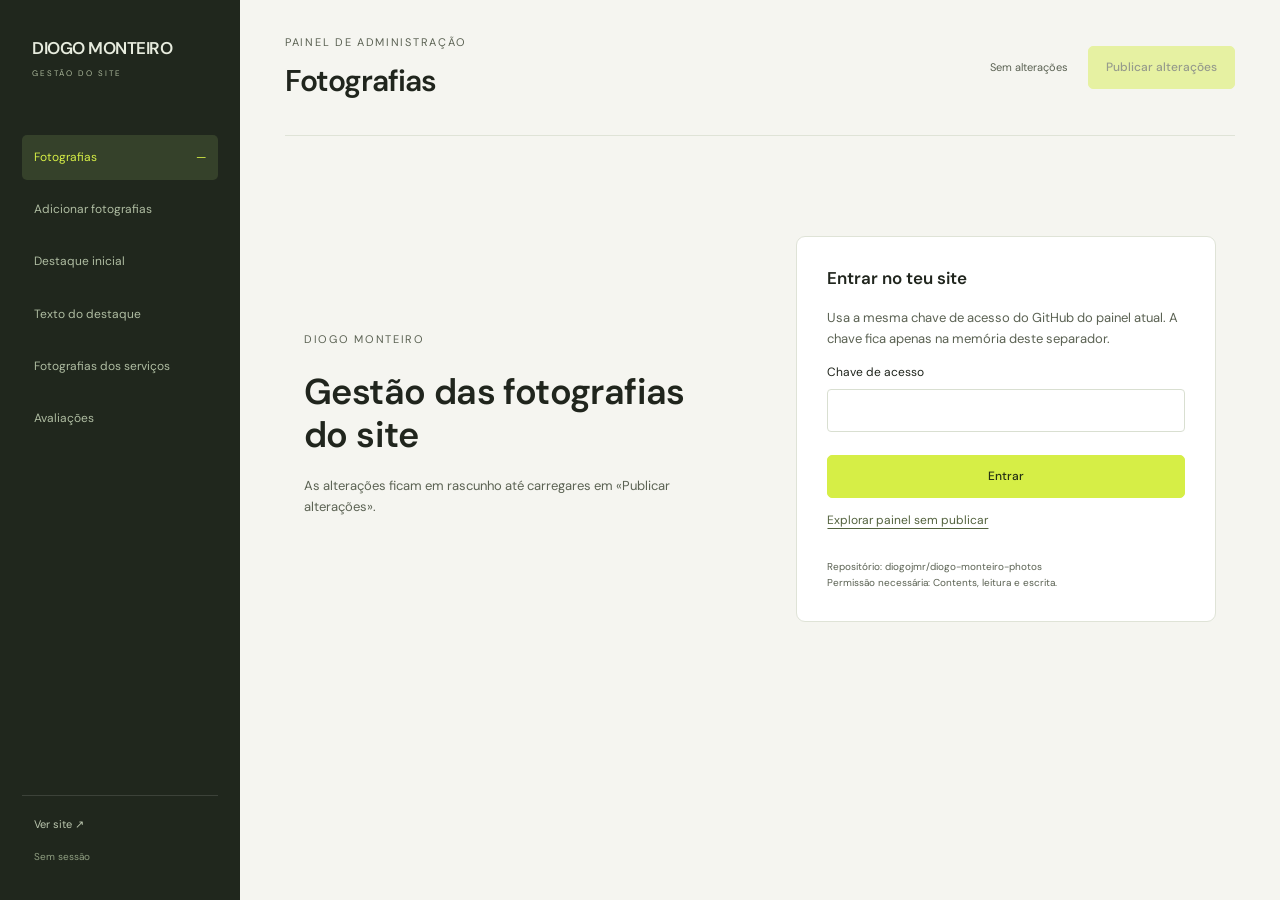
==== commit 1cfab22c: "Avaliações de clientes: página para avaliar, aprovação no painel e secção no site Co-Authored-By: Cl" ====
--- a/admin.html
+++ b/admin.html
@@ -1,8 +1,8 @@
 <!doctype html><html lang="pt-PT"><head><meta charset="utf-8"><meta name="viewport" content="width=device-width,initial-scale=1"><meta name="robots" content="noindex,nofollow">
 <meta http-equiv="Content-Security-Policy" content="default-src 'self'; script-src 'self'; style-src 'self' 'unsafe-inline'; img-src 'self' data: blob: https://res.cloudinary.com; connect-src 'self' https://api.github.com; font-src 'self'; object-src 'none'; base-uri 'none'; form-action 'none'">
 <meta name="referrer" content="no-referrer">
-<title>Administração — Diogo Monteiro</title><link rel="stylesheet" href="admin-assets/admin.css?v=264ca55b22"></head><body>
-<aside class="sidebar"><a class="brand" href="index.html">DIOGO MONTEIRO<small>GESTÃO DO SITE</small></a><nav aria-label="Administração"><button class="current" data-tab="gallery">Fotografias <span id="nav-count">—</span></button><button data-tab="upload">Adicionar fotografias</button><button data-tab="hero">Destaque inicial</button><button data-tab="content">Texto do destaque</button><button data-tab="services">Fotografias dos serviços</button></nav><div class="sidebar-bottom"><a href="index.html" target="_blank" rel="noopener">Ver site ↗</a><button id="logout" hidden>Terminar sessão</button><span id="mode">Sem sessão</span></div></aside>
+<title>Administração — Diogo Monteiro</title><link rel="stylesheet" href="admin-assets/admin.css?v=0369c2de97"></head><body>
+<aside class="sidebar"><a class="brand" href="index.html">DIOGO MONTEIRO<small>GESTÃO DO SITE</small></a><nav aria-label="Administração"><button class="current" data-tab="gallery">Fotografias <span id="nav-count">—</span></button><button data-tab="upload">Adicionar fotografias</button><button data-tab="hero">Destaque inicial</button><button data-tab="content">Texto do destaque</button><button data-tab="services">Fotografias dos serviços</button><button data-tab="reviews">Avaliações <span id="reviews-badge" hidden>1</span></button></nav><div class="sidebar-bottom"><a href="index.html" target="_blank" rel="noopener">Ver site ↗</a><button id="logout" hidden>Terminar sessão</button><span id="mode">Sem sessão</span></div></aside>
 <main><header class="topbar"><div><span class="eyebrow">PAINEL DE ADMINISTRAÇÃO</span><h1 id="page-title">Fotografias</h1></div><div class="top-actions"><span id="draft-state">Sem alterações</span><button class="button primary" id="publish" disabled>Publicar alterações</button></div></header>
 <div id="notice" role="status" aria-live="polite"></div>
 <section id="login" class="auth"><div><span class="eyebrow">DIOGO MONTEIRO</span><h2>Gestão das fotografias<br>do site</h2><p>As alterações ficam em rascunho até carregares em «Publicar alterações».</p></div><div class="auth-card"><h3>Entrar no teu site</h3><p>Usa a mesma chave de acesso do GitHub do painel atual. A chave fica apenas na memória deste separador.</p><form id="login-form"><label>Chave de acesso<input type="password" id="token" autocomplete="off" spellcheck="false" required></label><button class="button primary" type="submit">Entrar</button></form><button id="demo" class="text-button">Explorar painel sem publicar</button><small>Repositório: diogojmr/diogo-monteiro-photos<br>Permissão necessária: Contents, leitura e escrita.</small></div></section>
@@ -10,8 +10,8 @@
 <section id="tab-gallery" class="tab"><div class="stats"><div><strong id="total">0</strong><span>fotografias</span></div><div><strong id="visible">0</strong><span>visíveis na galeria</span></div><div><strong id="hero-count">0</strong><span>no destaque</span></div></div><div class="section-head"><div><h2>A tua galeria</h2><p>Arrasta as fotografias para mudar a ordem, ou usa as setas de cada cartão.</p></div><button class="button" data-tab="upload">Adicionar fotografias +</button></div><div class="toolbar"><input id="search" type="search" placeholder="Procurar por descrição ou modalidade" aria-label="Procurar fotografias"><select id="filter-category" aria-label="Filtrar modalidade"><option value="all">Todas as modalidades</option></select><select id="filter-visibility" aria-label="Filtrar visibilidade"><option value="all">Todas as fotografias</option><option value="visible">Visíveis</option><option value="hidden">Ocultas</option></select></div><div class="bulk"><label><input type="checkbox" id="select-all"> Selecionar resultados</label><span id="selected-count">0 selecionadas</span><button id="bulk-hero">Adicionar ao destaque</button><button id="bulk-hide">Ocultar</button><button id="bulk-show">Mostrar</button></div><div id="gallery" class="photo-grid"></div><p id="empty" hidden>Não há fotografias para estes filtros.</p><div class="utility"><button id="export" class="text-button">Guardar cópia do catálogo</button><button id="reload" class="text-button">Recarregar versão guardada</button></div></section>
 <section id="tab-upload" class="tab" hidden><div class="section-head"><div><h2>Adicionar fotografias</h2><p>Seleciona vários ficheiros ou arrasta-os para esta área.</p></div></div><label class="drop" id="drop"><span class="drop-icon">+</span><strong>Arrasta as fotografias para aqui</strong><span>ou clica para escolher vários ficheiros</span><small>JPEG, PNG ou WebP · até 20 MB por ficheiro · até 50 por lote</small><input id="files" type="file" accept="image/jpeg,image/png,image/webp" multiple></label><div class="upload-options"><label>Modalidade do lote<select id="upload-category"></select></label><label>Adicionar a<select id="upload-target"><option value="gallery">Galeria</option><option value="both">Galeria e destaque inicial</option><option value="hero">Só destaque inicial</option><option value="outside">Fora do portfólio (para usar nos serviços)</option></select></label><button id="prepare" class="button primary" disabled>Preparar fotografias</button></div><p id="queue-status" role="status"></p><div id="queue" class="queue"></div><div class="url-add"><h3>Ou usar uma ligação de imagem</h3><form id="url-form"><input type="url" id="photo-url" placeholder="https://..." aria-label="Ligação da fotografia" required><button class="button">Adicionar ligação</button></form></div><p class="help">As imagens são preparadas para o site. Os originais no teu computador não são alterados. As novas fotografias entram no fim da galeria; podes reordená-las.</p></section>
 <section id="tab-hero" class="tab" hidden><div class="section-head"><div><h2>Imagens do destaque</h2><p>Escolhe as imagens, a ordem e o enquadramento do destaque inicial.</p></div><button class="button" data-tab="gallery">Escolher na galeria</button></div><div class="hero-layout"><div><div id="hero-list" class="hero-list"></div><div class="hero-settings"><label class="check"><input type="checkbox" id="hero-autoplay"> Mudar as fotografias automaticamente</label><label>Intervalo entre fotografias<select id="hero-interval"><option value="4">4 segundos</option><option value="6">6 segundos</option><option value="8">8 segundos</option><option value="10">10 segundos</option><option value="15">15 segundos</option><option value="20">20 segundos</option></select></label></div></div><div class="preview-wrap"><div class="hero-preview" id="hero-preview"><img id="hero-preview-img" alt="Pré-visualização do destaque"><div class="preview-shade"></div><div id="preview-heading"></div><span class="preview-cta">Pedir orçamento ↗</span></div><p>Pré-visualização aproximada. O recorte depende do tamanho do ecrã.</p></div></div></section>
-<section id="tab-services" class="tab" hidden><div class="section-head"><div><h2>Fotografias dos serviços</h2><p>As três fotografias dos cartões «Karting», «Hóquei em patins» e «Futsal». Para não repetirem o portfólio, carrega fotografias com a opção «Fora do portfólio» e escolhe-as aqui.</p></div></div><div id="services-list" class="services-list"></div></section><dialog id="service-picker" aria-labelledby="picker-title"><form method="dialog" class="picker"><div class="picker-head"><h2 id="picker-title">Escolher fotografia</h2><label class="check"><input type="checkbox" id="picker-outside"> Só fotografias fora do portfólio</label><button value="cancel" class="button">Fechar</button></div><div id="picker-grid" class="picker-grid"></div></form></dialog><section id="tab-content" class="tab" hidden><div class="section-head"><div><h2>Texto do destaque</h2><p>O título principal da página é sempre o teu nome. Aqui alteras a linha que aparece por baixo.</p></div></div><div class="content-grid"><fieldset><legend>Português</legend><label>Linha por baixo do nome<input id="tagline-pt" maxlength="90" required></label></fieldset><fieldset><legend>Español</legend><label>Línea debajo del nombre<input id="tagline-es" maxlength="90" required></label></fieldset></div><p class="help">Uma frase curta e concreta. O formulário, os contactos e os metadados de SEO não são alterados por este painel.</p></section>
+<section id="tab-services" class="tab" hidden><div class="section-head"><div><h2>Fotografias dos serviços</h2><p>As três fotografias dos cartões «Karting», «Hóquei em patins» e «Futsal». Para não repetirem o portfólio, carrega fotografias com a opção «Fora do portfólio» e escolhe-as aqui.</p></div></div><div id="services-list" class="services-list"></div></section><dialog id="service-picker" aria-labelledby="picker-title"><form method="dialog" class="picker"><div class="picker-head"><h2 id="picker-title">Escolher fotografia</h2><label class="check"><input type="checkbox" id="picker-outside"> Só fotografias fora do portfólio</label><button value="cancel" class="button">Fechar</button></div><div id="picker-grid" class="picker-grid"></div></form></dialog><section id="tab-reviews" class="tab" hidden><div class="section-head"><div><h2>Avaliações</h2><p>Envia aos clientes a ligação abaixo. Quando alguém preenche, recebes um email com a ligação «Aprovar_no_painel»: abre-a, revê o texto e publica. Nada aparece no site sem a tua aprovação.</p></div></div><div class="review-share"><input id="review-link" readonly value="https://diogomonteirophotos.pt/avaliar.html" aria-label="Ligação para os clientes"><button class="button" id="copy-review-link">Copiar ligação</button><button class="button" id="copy-review-link-es">Copiar versão ES</button></div><div id="review-pending"></div><h3 class="reviews-subtitle">Publicadas no site</h3><div id="reviews-list" class="reviews-list"></div><p class="help">O site mostra as 6 avaliações mais recentes. Publicar ou retirar uma avaliação guarda logo no GitHub, sem mexer no rascunho das fotografias.</p></section><section id="tab-content" class="tab" hidden><div class="section-head"><div><h2>Texto do destaque</h2><p>O título principal da página é sempre o teu nome. Aqui alteras a linha que aparece por baixo.</p></div></div><div class="content-grid"><fieldset><legend>Português</legend><label>Linha por baixo do nome<input id="tagline-pt" maxlength="90" required></label></fieldset><fieldset><legend>Español</legend><label>Línea debajo del nombre<input id="tagline-es" maxlength="90" required></label></fieldset></div><p class="help">Uma frase curta e concreta. O formulário, os contactos e os metadados de SEO não são alterados por este painel.</p></section>
 </div></main>
 <dialog id="edit-dialog"><form id="edit-form"><div class="dialog-head"><h2>Editar fotografia</h2><button type="button" data-close aria-label="Fechar">×</button></div><img id="edit-preview" alt="Fotografia a editar"><label>Modalidade<select id="edit-category"></select></label><label>Descrição da imagem<textarea id="edit-alt" rows="3" maxlength="400" required></textarea></label><label>Descrição em espanhol (opcional)<textarea id="edit-alt-es" rows="2" maxlength="400"></textarea></label><small>Descreve o que está na fotografia. Esta descrição ajuda a acessibilidade e a pesquisa.</small><div class="dialog-actions"><button type="button" class="button" data-close>Cancelar</button><button class="button primary">Guardar no rascunho</button></div></form></dialog>
 <dialog id="publish-dialog"><div class="dialog-head"><h2>Publicar alterações</h2><button data-close aria-label="Fechar">×</button></div><p id="publish-summary"></p><p>O site recebe a galeria e o destaque em conjunto. A atualização pode demorar alguns minutos a ficar visível.</p><div class="dialog-actions"><button class="button" data-close>Continuar a editar</button><button class="button primary" id="confirm-publish">Publicar no site</button></div></dialog>
-<script type="module" src="admin-assets/admin.mjs?v=bde3c83afa"></script></body></html>
+<script type="module" src="admin-assets/admin.mjs?v=f8bac0f813"></script></body></html>
--- a/admin-assets/admin.css
+++ b/admin-assets/admin.css
@@ -26,3 +26,14 @@
 .pick:hover,.pick:focus-visible{border-color:#171916}
 .pick img{width:100%;height:100%;object-fit:cover}
 .pick .badge{position:absolute;left:4px;bottom:4px;font-size:11px}
+.review-share{display:flex;flex-wrap:wrap;gap:10px;margin:0 0 28px}
+.review-share input{flex:1 1 280px;padding:10px 12px;border:1px solid var(--line);background:#fff}
+.reviews-subtitle{margin:28px 0 12px;font-size:16px}
+.reviews-list{display:grid;gap:12px}
+.review-item{background:#fff;border:1px solid rgba(23,25,22,.12);padding:18px 20px}
+#review-pending .review-item{border:2px solid #a0b824}
+.review-item-stars{margin:0 0 6px;letter-spacing:2px}.review-item-stars span{color:#c9cdc1}
+.review-item blockquote{margin:0 0 8px;white-space:pre-wrap}
+.review-item-meta{margin:0 0 12px;color:var(--muted);font-size:13px}.review-item-meta strong{color:var(--ink)}
+.review-item-actions{display:flex;gap:8px;flex-wrap:wrap}
+#reviews-badge{display:inline-block;min-width:18px;padding:0 5px;margin-left:4px;border-radius:9px;background:var(--lime);color:var(--ink);font-size:11px;text-align:center}
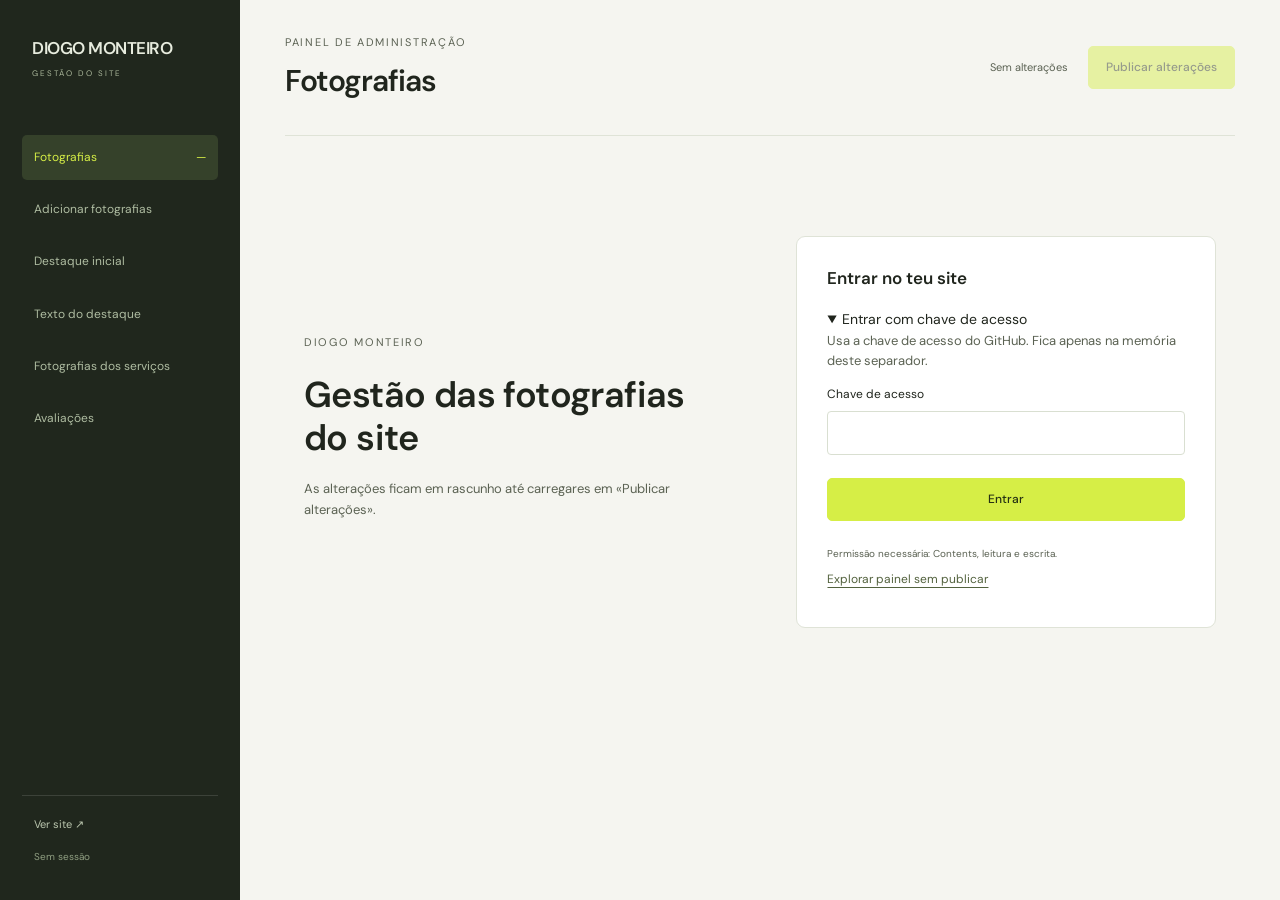
==== commit cd55c21c: "Servidor Cloudflare: login com GitHub, avaliações no painel, cabeçalhos de cache e segurança Co-Auth" ====
--- a/admin.html
+++ b/admin.html
@@ -5,13 +5,13 @@
 <aside class="sidebar"><a class="brand" href="index.html">DIOGO MONTEIRO<small>GESTÃO DO SITE</small></a><nav aria-label="Administração"><button class="current" data-tab="gallery">Fotografias <span id="nav-count">—</span></button><button data-tab="upload">Adicionar fotografias</button><button data-tab="hero">Destaque inicial</button><button data-tab="content">Texto do destaque</button><button data-tab="services">Fotografias dos serviços</button><button data-tab="reviews">Avaliações <span id="reviews-badge" hidden>1</span></button></nav><div class="sidebar-bottom"><a href="index.html" target="_blank" rel="noopener">Ver site ↗</a><button id="logout" hidden>Terminar sessão</button><span id="mode">Sem sessão</span></div></aside>
 <main><header class="topbar"><div><span class="eyebrow">PAINEL DE ADMINISTRAÇÃO</span><h1 id="page-title">Fotografias</h1></div><div class="top-actions"><span id="draft-state">Sem alterações</span><button class="button primary" id="publish" disabled>Publicar alterações</button></div></header>
 <div id="notice" role="status" aria-live="polite"></div>
-<section id="login" class="auth"><div><span class="eyebrow">DIOGO MONTEIRO</span><h2>Gestão das fotografias<br>do site</h2><p>As alterações ficam em rascunho até carregares em «Publicar alterações».</p></div><div class="auth-card"><h3>Entrar no teu site</h3><p>Usa a mesma chave de acesso do GitHub do painel atual. A chave fica apenas na memória deste separador.</p><form id="login-form"><label>Chave de acesso<input type="password" id="token" autocomplete="off" spellcheck="false" required></label><button class="button primary" type="submit">Entrar</button></form><button id="demo" class="text-button">Explorar painel sem publicar</button><small>Repositório: diogojmr/diogo-monteiro-photos<br>Permissão necessária: Contents, leitura e escrita.</small></div></section>
+<section id="login" class="auth"><div><span class="eyebrow">DIOGO MONTEIRO</span><h2>Gestão das fotografias<br>do site</h2><p>As alterações ficam em rascunho até carregares em «Publicar alterações».</p></div><div class="auth-card"><h3>Entrar no teu site</h3><div id="login-github" hidden><p>Entra com a tua conta do GitHub. Não precisas de chaves.</p><a class="button primary" id="github-login" href="/api/auth/login">Entrar com GitHub</a></div><details id="login-token-box"><summary>Entrar com chave de acesso</summary><p>Usa a chave de acesso do GitHub. Fica apenas na memória deste separador.</p><form id="login-form"><label>Chave de acesso<input type="password" id="token" autocomplete="off" spellcheck="false" required></label><button class="button primary" type="submit">Entrar</button></form><small>Permissão necessária: Contents, leitura e escrita.</small></details><button id="demo" class="text-button">Explorar painel sem publicar</button></div></section>
 <div id="workspace" hidden>
 <section id="tab-gallery" class="tab"><div class="stats"><div><strong id="total">0</strong><span>fotografias</span></div><div><strong id="visible">0</strong><span>visíveis na galeria</span></div><div><strong id="hero-count">0</strong><span>no destaque</span></div></div><div class="section-head"><div><h2>A tua galeria</h2><p>Arrasta as fotografias para mudar a ordem, ou usa as setas de cada cartão.</p></div><button class="button" data-tab="upload">Adicionar fotografias +</button></div><div class="toolbar"><input id="search" type="search" placeholder="Procurar por descrição ou modalidade" aria-label="Procurar fotografias"><select id="filter-category" aria-label="Filtrar modalidade"><option value="all">Todas as modalidades</option></select><select id="filter-visibility" aria-label="Filtrar visibilidade"><option value="all">Todas as fotografias</option><option value="visible">Visíveis</option><option value="hidden">Ocultas</option></select></div><div class="bulk"><label><input type="checkbox" id="select-all"> Selecionar resultados</label><span id="selected-count">0 selecionadas</span><button id="bulk-hero">Adicionar ao destaque</button><button id="bulk-hide">Ocultar</button><button id="bulk-show">Mostrar</button></div><div id="gallery" class="photo-grid"></div><p id="empty" hidden>Não há fotografias para estes filtros.</p><div class="utility"><button id="export" class="text-button">Guardar cópia do catálogo</button><button id="reload" class="text-button">Recarregar versão guardada</button></div></section>
 <section id="tab-upload" class="tab" hidden><div class="section-head"><div><h2>Adicionar fotografias</h2><p>Seleciona vários ficheiros ou arrasta-os para esta área.</p></div></div><label class="drop" id="drop"><span class="drop-icon">+</span><strong>Arrasta as fotografias para aqui</strong><span>ou clica para escolher vários ficheiros</span><small>JPEG, PNG ou WebP · até 20 MB por ficheiro · até 50 por lote</small><input id="files" type="file" accept="image/jpeg,image/png,image/webp" multiple></label><div class="upload-options"><label>Modalidade do lote<select id="upload-category"></select></label><label>Adicionar a<select id="upload-target"><option value="gallery">Galeria</option><option value="both">Galeria e destaque inicial</option><option value="hero">Só destaque inicial</option><option value="outside">Fora do portfólio (para usar nos serviços)</option></select></label><button id="prepare" class="button primary" disabled>Preparar fotografias</button></div><p id="queue-status" role="status"></p><div id="queue" class="queue"></div><div class="url-add"><h3>Ou usar uma ligação de imagem</h3><form id="url-form"><input type="url" id="photo-url" placeholder="https://..." aria-label="Ligação da fotografia" required><button class="button">Adicionar ligação</button></form></div><p class="help">As imagens são preparadas para o site. Os originais no teu computador não são alterados. As novas fotografias entram no fim da galeria; podes reordená-las.</p></section>
 <section id="tab-hero" class="tab" hidden><div class="section-head"><div><h2>Imagens do destaque</h2><p>Escolhe as imagens, a ordem e o enquadramento do destaque inicial.</p></div><button class="button" data-tab="gallery">Escolher na galeria</button></div><div class="hero-layout"><div><div id="hero-list" class="hero-list"></div><div class="hero-settings"><label class="check"><input type="checkbox" id="hero-autoplay"> Mudar as fotografias automaticamente</label><label>Intervalo entre fotografias<select id="hero-interval"><option value="4">4 segundos</option><option value="6">6 segundos</option><option value="8">8 segundos</option><option value="10">10 segundos</option><option value="15">15 segundos</option><option value="20">20 segundos</option></select></label></div></div><div class="preview-wrap"><div class="hero-preview" id="hero-preview"><img id="hero-preview-img" alt="Pré-visualização do destaque"><div class="preview-shade"></div><div id="preview-heading"></div><span class="preview-cta">Pedir orçamento ↗</span></div><p>Pré-visualização aproximada. O recorte depende do tamanho do ecrã.</p></div></div></section>
-<section id="tab-services" class="tab" hidden><div class="section-head"><div><h2>Fotografias dos serviços</h2><p>As três fotografias dos cartões «Karting», «Hóquei em patins» e «Futsal». Para não repetirem o portfólio, carrega fotografias com a opção «Fora do portfólio» e escolhe-as aqui.</p></div></div><div id="services-list" class="services-list"></div></section><dialog id="service-picker" aria-labelledby="picker-title"><form method="dialog" class="picker"><div class="picker-head"><h2 id="picker-title">Escolher fotografia</h2><label class="check"><input type="checkbox" id="picker-outside"> Só fotografias fora do portfólio</label><button value="cancel" class="button">Fechar</button></div><div id="picker-grid" class="picker-grid"></div></form></dialog><section id="tab-reviews" class="tab" hidden><div class="section-head"><div><h2>Avaliações</h2><p>Envia aos clientes a ligação abaixo. Quando alguém preenche, recebes um email com a ligação «Aprovar_no_painel»: abre-a, revê o texto e publica. Nada aparece no site sem a tua aprovação.</p></div></div><div class="review-share"><input id="review-link" readonly value="https://diogomonteirophotos.pt/avaliar.html" aria-label="Ligação para os clientes"><button class="button" id="copy-review-link">Copiar ligação</button><button class="button" id="copy-review-link-es">Copiar versão ES</button></div><div id="review-pending"></div><h3 class="reviews-subtitle">Publicadas no site</h3><div id="reviews-list" class="reviews-list"></div><p class="help">O site mostra as 6 avaliações mais recentes. Publicar ou retirar uma avaliação guarda logo no GitHub, sem mexer no rascunho das fotografias.</p></section><section id="tab-content" class="tab" hidden><div class="section-head"><div><h2>Texto do destaque</h2><p>O título principal da página é sempre o teu nome. Aqui alteras a linha que aparece por baixo.</p></div></div><div class="content-grid"><fieldset><legend>Português</legend><label>Linha por baixo do nome<input id="tagline-pt" maxlength="90" required></label></fieldset><fieldset><legend>Español</legend><label>Línea debajo del nombre<input id="tagline-es" maxlength="90" required></label></fieldset></div><p class="help">Uma frase curta e concreta. O formulário, os contactos e os metadados de SEO não são alterados por este painel.</p></section>
+<section id="tab-services" class="tab" hidden><div class="section-head"><div><h2>Fotografias dos serviços</h2><p>As três fotografias dos cartões «Karting», «Hóquei em patins» e «Futsal». Para não repetirem o portfólio, carrega fotografias com a opção «Fora do portfólio» e escolhe-as aqui.</p></div></div><div id="services-list" class="services-list"></div></section><dialog id="service-picker" aria-labelledby="picker-title"><form method="dialog" class="picker"><div class="picker-head"><h2 id="picker-title">Escolher fotografia</h2><label class="check"><input type="checkbox" id="picker-outside"> Só fotografias fora do portfólio</label><button value="cancel" class="button">Fechar</button></div><div id="picker-grid" class="picker-grid"></div></form></dialog><section id="tab-reviews" class="tab" hidden><div class="section-head"><div><h2>Avaliações</h2><p>Envia aos clientes a ligação abaixo. Quando alguém preenche, recebes um email com a ligação «Aprovar_no_painel»: abre-a, revê o texto e publica. Nada aparece no site sem a tua aprovação.</p></div></div><div class="review-share"><input id="review-link" readonly value="https://diogomonteirophotos.pt/avaliar.html" aria-label="Ligação para os clientes"><button class="button" id="copy-review-link">Copiar ligação</button><button class="button" id="copy-review-link-es">Copiar versão ES</button></div><form id="review-paste" class="review-share"><input id="review-paste-url" type="url" placeholder="Cola aqui a ligação «Aprovar_no_painel» do email" aria-label="Ligação de aprovação do email"><button class="button">Abrir avaliação</button></form><div id="review-pending"></div><h3 class="reviews-subtitle">Publicadas no site</h3><div id="reviews-list" class="reviews-list"></div><p class="help">O site mostra as 6 avaliações mais recentes. Publicar ou retirar uma avaliação guarda logo no GitHub, sem mexer no rascunho das fotografias.</p></section><section id="tab-content" class="tab" hidden><div class="section-head"><div><h2>Texto do destaque</h2><p>O título principal da página é sempre o teu nome. Aqui alteras a linha que aparece por baixo.</p></div></div><div class="content-grid"><fieldset><legend>Português</legend><label>Linha por baixo do nome<input id="tagline-pt" maxlength="90" required></label></fieldset><fieldset><legend>Español</legend><label>Línea debajo del nombre<input id="tagline-es" maxlength="90" required></label></fieldset></div><p class="help">Uma frase curta e concreta. O formulário, os contactos e os metadados de SEO não são alterados por este painel.</p></section>
 </div></main>
 <dialog id="edit-dialog"><form id="edit-form"><div class="dialog-head"><h2>Editar fotografia</h2><button type="button" data-close aria-label="Fechar">×</button></div><img id="edit-preview" alt="Fotografia a editar"><label>Modalidade<select id="edit-category"></select></label><label>Descrição da imagem<textarea id="edit-alt" rows="3" maxlength="400" required></textarea></label><label>Descrição em espanhol (opcional)<textarea id="edit-alt-es" rows="2" maxlength="400"></textarea></label><small>Descreve o que está na fotografia. Esta descrição ajuda a acessibilidade e a pesquisa.</small><div class="dialog-actions"><button type="button" class="button" data-close>Cancelar</button><button class="button primary">Guardar no rascunho</button></div></form></dialog>
 <dialog id="publish-dialog"><div class="dialog-head"><h2>Publicar alterações</h2><button data-close aria-label="Fechar">×</button></div><p id="publish-summary"></p><p>O site recebe a galeria e o destaque em conjunto. A atualização pode demorar alguns minutos a ficar visível.</p><div class="dialog-actions"><button class="button" data-close>Continuar a editar</button><button class="button primary" id="confirm-publish">Publicar no site</button></div></dialog>
-<script type="module" src="admin-assets/admin.mjs?v=f8bac0f813"></script></body></html>
+<script type="module" src="admin-assets/admin.mjs?v=bcb952550a"></script></body></html>
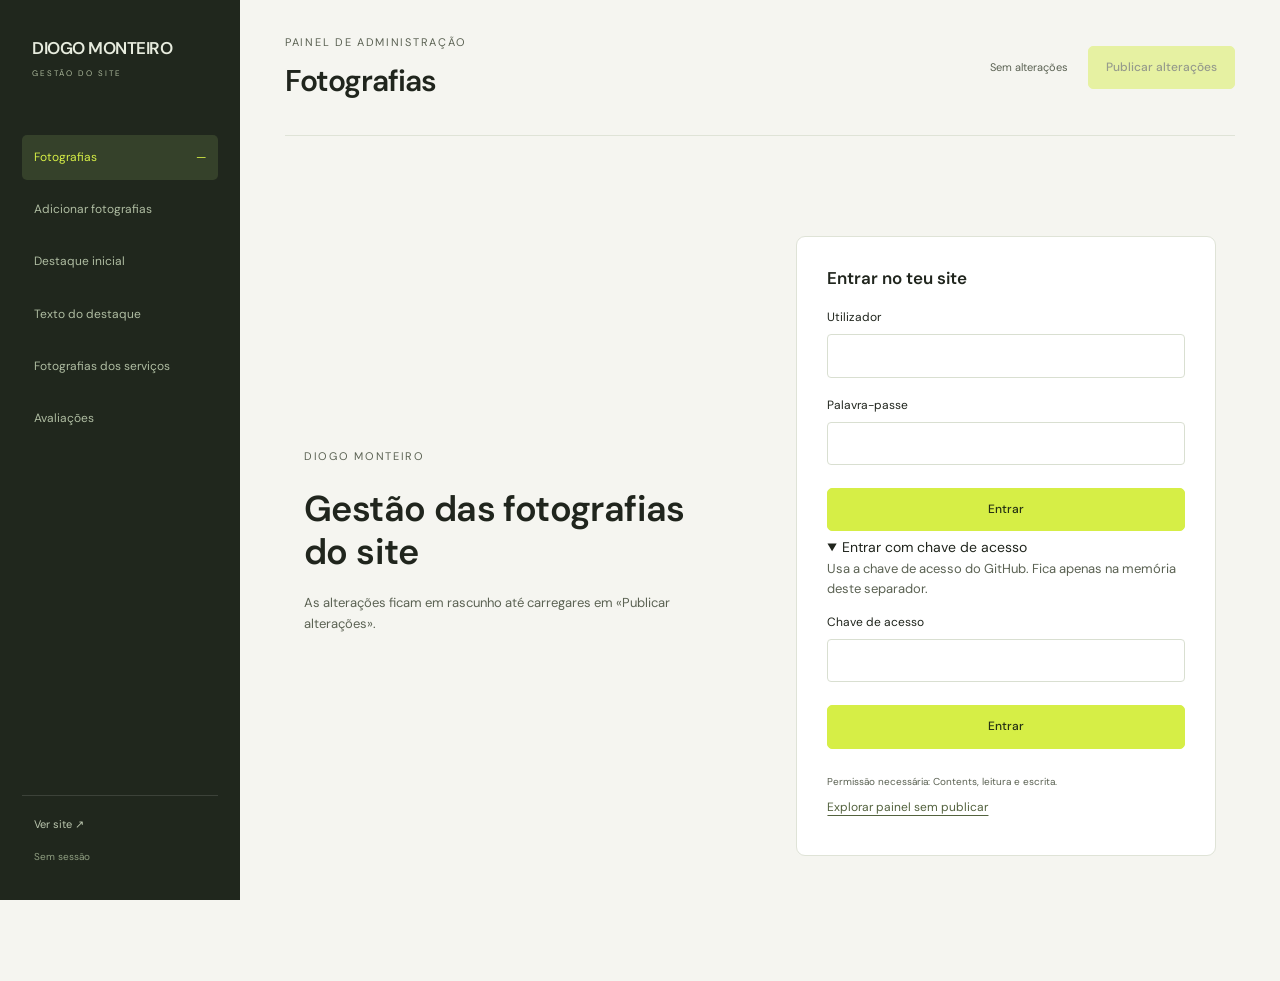
==== commit 12f56946: "Mostrar utilizador e palavra-passe no painel" ====
--- a/admin.html
+++ b/admin.html
@@ -5,7 +5,7 @@
 <aside class="sidebar"><a class="brand" href="index.html">DIOGO MONTEIRO<small>GESTÃO DO SITE</small></a><nav aria-label="Administração"><button class="current" data-tab="gallery">Fotografias <span id="nav-count">—</span></button><button data-tab="upload">Adicionar fotografias</button><button data-tab="hero">Destaque inicial</button><button data-tab="content">Texto do destaque</button><button data-tab="services">Fotografias dos serviços</button><button data-tab="reviews">Avaliações <span id="reviews-badge" hidden>1</span></button></nav><div class="sidebar-bottom"><a href="index.html" target="_blank" rel="noopener">Ver site ↗</a><button id="logout" hidden>Terminar sessão</button><span id="mode">Sem sessão</span></div></aside>
 <main><header class="topbar"><div><span class="eyebrow">PAINEL DE ADMINISTRAÇÃO</span><h1 id="page-title">Fotografias</h1></div><div class="top-actions"><span id="draft-state">Sem alterações</span><button class="button primary" id="publish" disabled>Publicar alterações</button></div></header>
 <div id="notice" role="status" aria-live="polite"></div>
-<section id="login" class="auth"><div><span class="eyebrow">DIOGO MONTEIRO</span><h2>Gestão das fotografias<br>do site</h2><p>As alterações ficam em rascunho até carregares em «Publicar alterações».</p></div><div class="auth-card"><h3>Entrar no teu site</h3><div id="login-github" hidden><p>Entra com a tua conta do GitHub. Não precisas de chaves.</p><a class="button primary" id="github-login" href="/api/auth/login">Entrar com GitHub</a></div><details id="login-token-box"><summary>Entrar com chave de acesso</summary><p>Usa a chave de acesso do GitHub. Fica apenas na memória deste separador.</p><form id="login-form"><label>Chave de acesso<input type="password" id="token" autocomplete="off" spellcheck="false" required></label><button class="button primary" type="submit">Entrar</button></form><small>Permissão necessária: Contents, leitura e escrita.</small></details><button id="demo" class="text-button">Explorar painel sem publicar</button></div></section>
+<section id="login" class="auth"><div><span class="eyebrow">DIOGO MONTEIRO</span><h2>Gestão das fotografias<br>do site</h2><p>As alterações ficam em rascunho até carregares em «Publicar alterações».</p></div><div class="auth-card"><h3>Entrar no teu site</h3><form id="password-login" method="post" action="/api/auth/login"><label>Utilizador<input name="username" autocomplete="username" autocapitalize="none" spellcheck="false" maxlength="128" required></label><label>Palavra-passe<input name="password" type="password" autocomplete="current-password" maxlength="1024" required></label><button class="button primary" type="submit">Entrar</button><p id="password-login-error" role="alert" hidden></p></form><details id="login-token-box"><summary>Entrar com chave de acesso</summary><p>Usa a chave de acesso do GitHub. Fica apenas na memória deste separador.</p><form id="login-form"><label>Chave de acesso<input type="password" id="token" autocomplete="off" spellcheck="false" required></label><button class="button primary" type="submit">Entrar</button></form><small>Permissão necessária: Contents, leitura e escrita.</small></details><button id="demo" class="text-button">Explorar painel sem publicar</button></div></section>
 <div id="workspace" hidden>
 <section id="tab-gallery" class="tab"><div class="stats"><div><strong id="total">0</strong><span>fotografias</span></div><div><strong id="visible">0</strong><span>visíveis na galeria</span></div><div><strong id="hero-count">0</strong><span>no destaque</span></div></div><div class="section-head"><div><h2>A tua galeria</h2><p>Arrasta as fotografias para mudar a ordem, ou usa as setas de cada cartão.</p></div><button class="button" data-tab="upload">Adicionar fotografias +</button></div><div class="toolbar"><input id="search" type="search" placeholder="Procurar por descrição ou modalidade" aria-label="Procurar fotografias"><select id="filter-category" aria-label="Filtrar modalidade"><option value="all">Todas as modalidades</option></select><select id="filter-visibility" aria-label="Filtrar visibilidade"><option value="all">Todas as fotografias</option><option value="visible">Visíveis</option><option value="hidden">Ocultas</option></select></div><div class="bulk"><label><input type="checkbox" id="select-all"> Selecionar resultados</label><span id="selected-count">0 selecionadas</span><button id="bulk-hero">Adicionar ao destaque</button><button id="bulk-hide">Ocultar</button><button id="bulk-show">Mostrar</button></div><div id="gallery" class="photo-grid"></div><p id="empty" hidden>Não há fotografias para estes filtros.</p><div class="utility"><button id="export" class="text-button">Guardar cópia do catálogo</button><button id="reload" class="text-button">Recarregar versão guardada</button></div></section>
 <section id="tab-upload" class="tab" hidden><div class="section-head"><div><h2>Adicionar fotografias</h2><p>Seleciona vários ficheiros ou arrasta-os para esta área.</p></div></div><label class="drop" id="drop"><span class="drop-icon">+</span><strong>Arrasta as fotografias para aqui</strong><span>ou clica para escolher vários ficheiros</span><small>JPEG, PNG ou WebP · até 20 MB por ficheiro · até 50 por lote</small><input id="files" type="file" accept="image/jpeg,image/png,image/webp" multiple></label><div class="upload-options"><label>Modalidade do lote<select id="upload-category"></select></label><label>Adicionar a<select id="upload-target"><option value="gallery">Galeria</option><option value="both">Galeria e destaque inicial</option><option value="hero">Só destaque inicial</option><option value="outside">Fora do portfólio (para usar nos serviços)</option></select></label><button id="prepare" class="button primary" disabled>Preparar fotografias</button></div><p id="queue-status" role="status"></p><div id="queue" class="queue"></div><div class="url-add"><h3>Ou usar uma ligação de imagem</h3><form id="url-form"><input type="url" id="photo-url" placeholder="https://..." aria-label="Ligação da fotografia" required><button class="button">Adicionar ligação</button></form></div><p class="help">As imagens são preparadas para o site. Os originais no teu computador não são alterados. As novas fotografias entram no fim da galeria; podes reordená-las.</p></section>
@@ -14,4 +14,4 @@
 </div></main>
 <dialog id="edit-dialog"><form id="edit-form"><div class="dialog-head"><h2>Editar fotografia</h2><button type="button" data-close aria-label="Fechar">×</button></div><img id="edit-preview" alt="Fotografia a editar"><label>Modalidade<select id="edit-category"></select></label><label>Descrição da imagem<textarea id="edit-alt" rows="3" maxlength="400" required></textarea></label><label>Descrição em espanhol (opcional)<textarea id="edit-alt-es" rows="2" maxlength="400"></textarea></label><small>Descreve o que está na fotografia. Esta descrição ajuda a acessibilidade e a pesquisa.</small><div class="dialog-actions"><button type="button" class="button" data-close>Cancelar</button><button class="button primary">Guardar no rascunho</button></div></form></dialog>
 <dialog id="publish-dialog"><div class="dialog-head"><h2>Publicar alterações</h2><button data-close aria-label="Fechar">×</button></div><p id="publish-summary"></p><p>O site recebe a galeria e o destaque em conjunto. A atualização pode demorar alguns minutos a ficar visível.</p><div class="dialog-actions"><button class="button" data-close>Continuar a editar</button><button class="button primary" id="confirm-publish">Publicar no site</button></div></dialog>
-<script type="module" src="admin-assets/admin.mjs?v=bcb952550a"></script></body></html>
+<script type="module" src="admin-assets/admin.mjs?v=login-password-1"></script></body></html>
